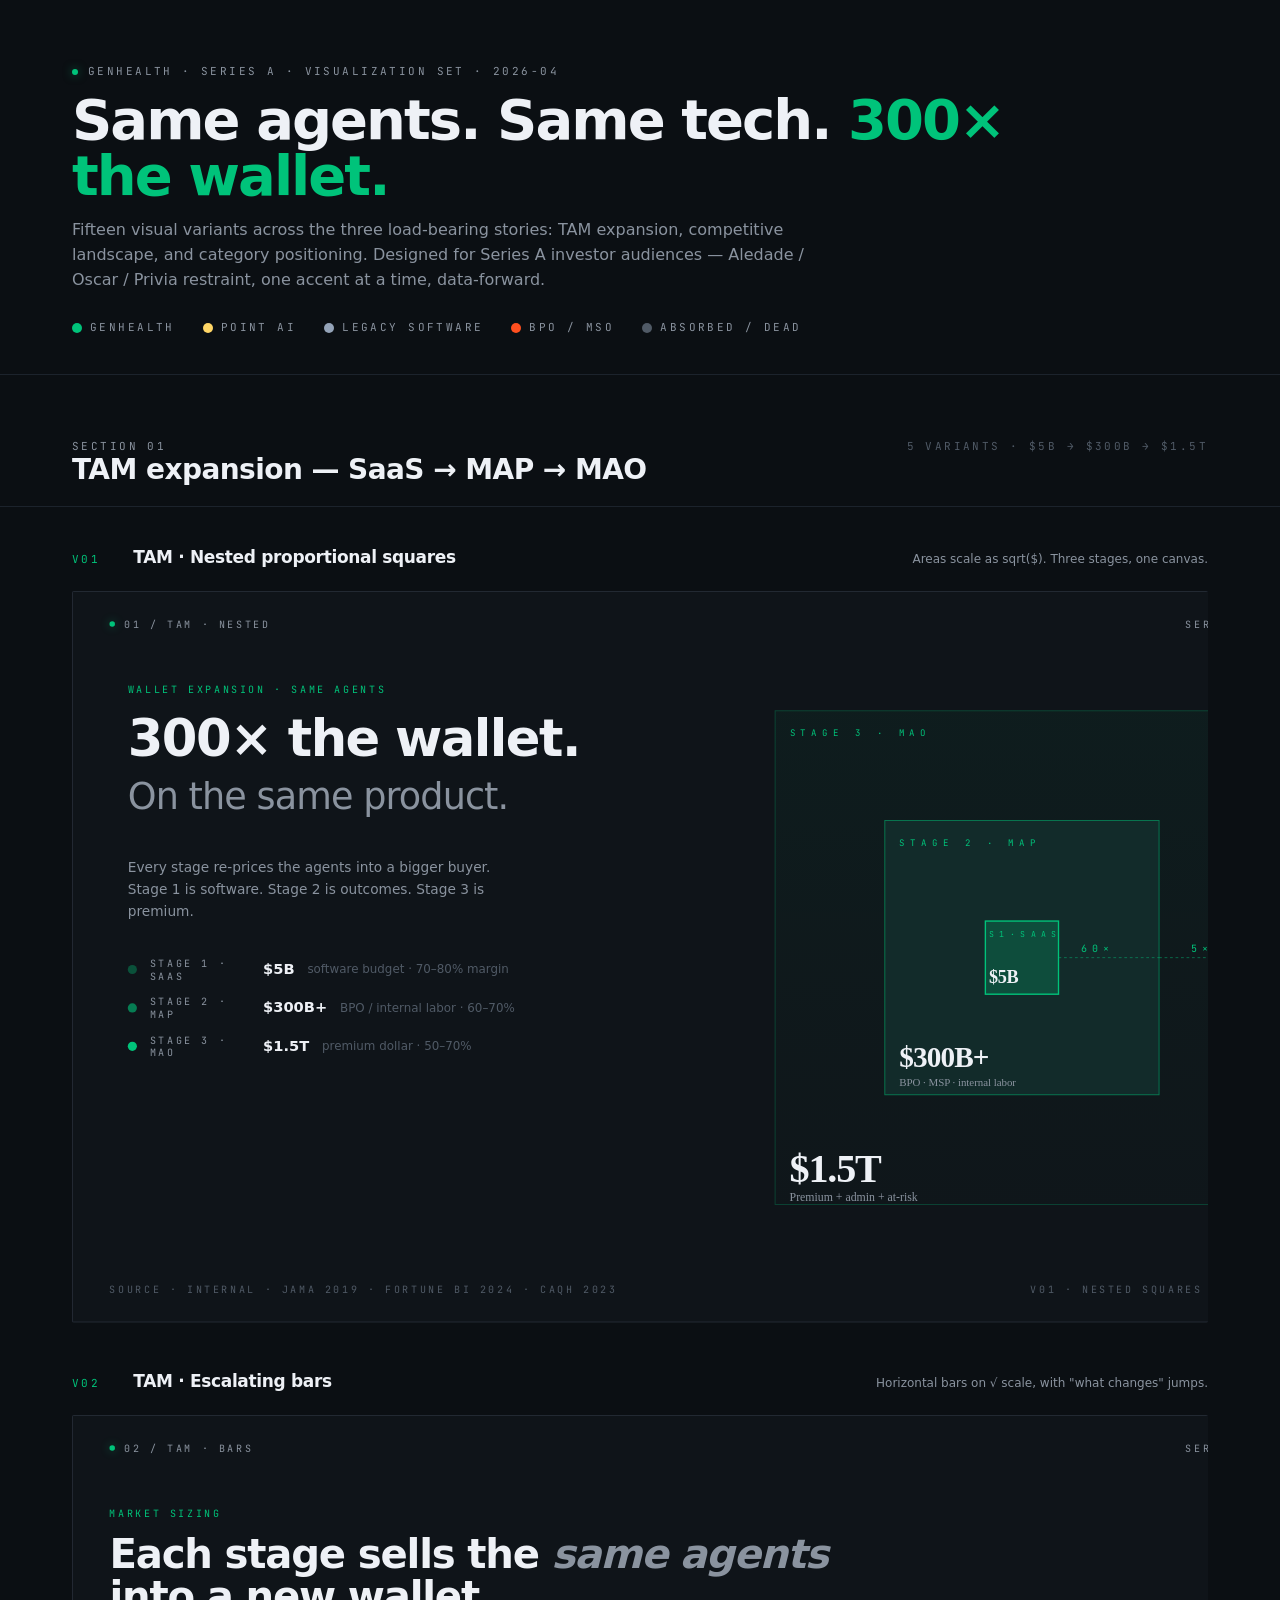
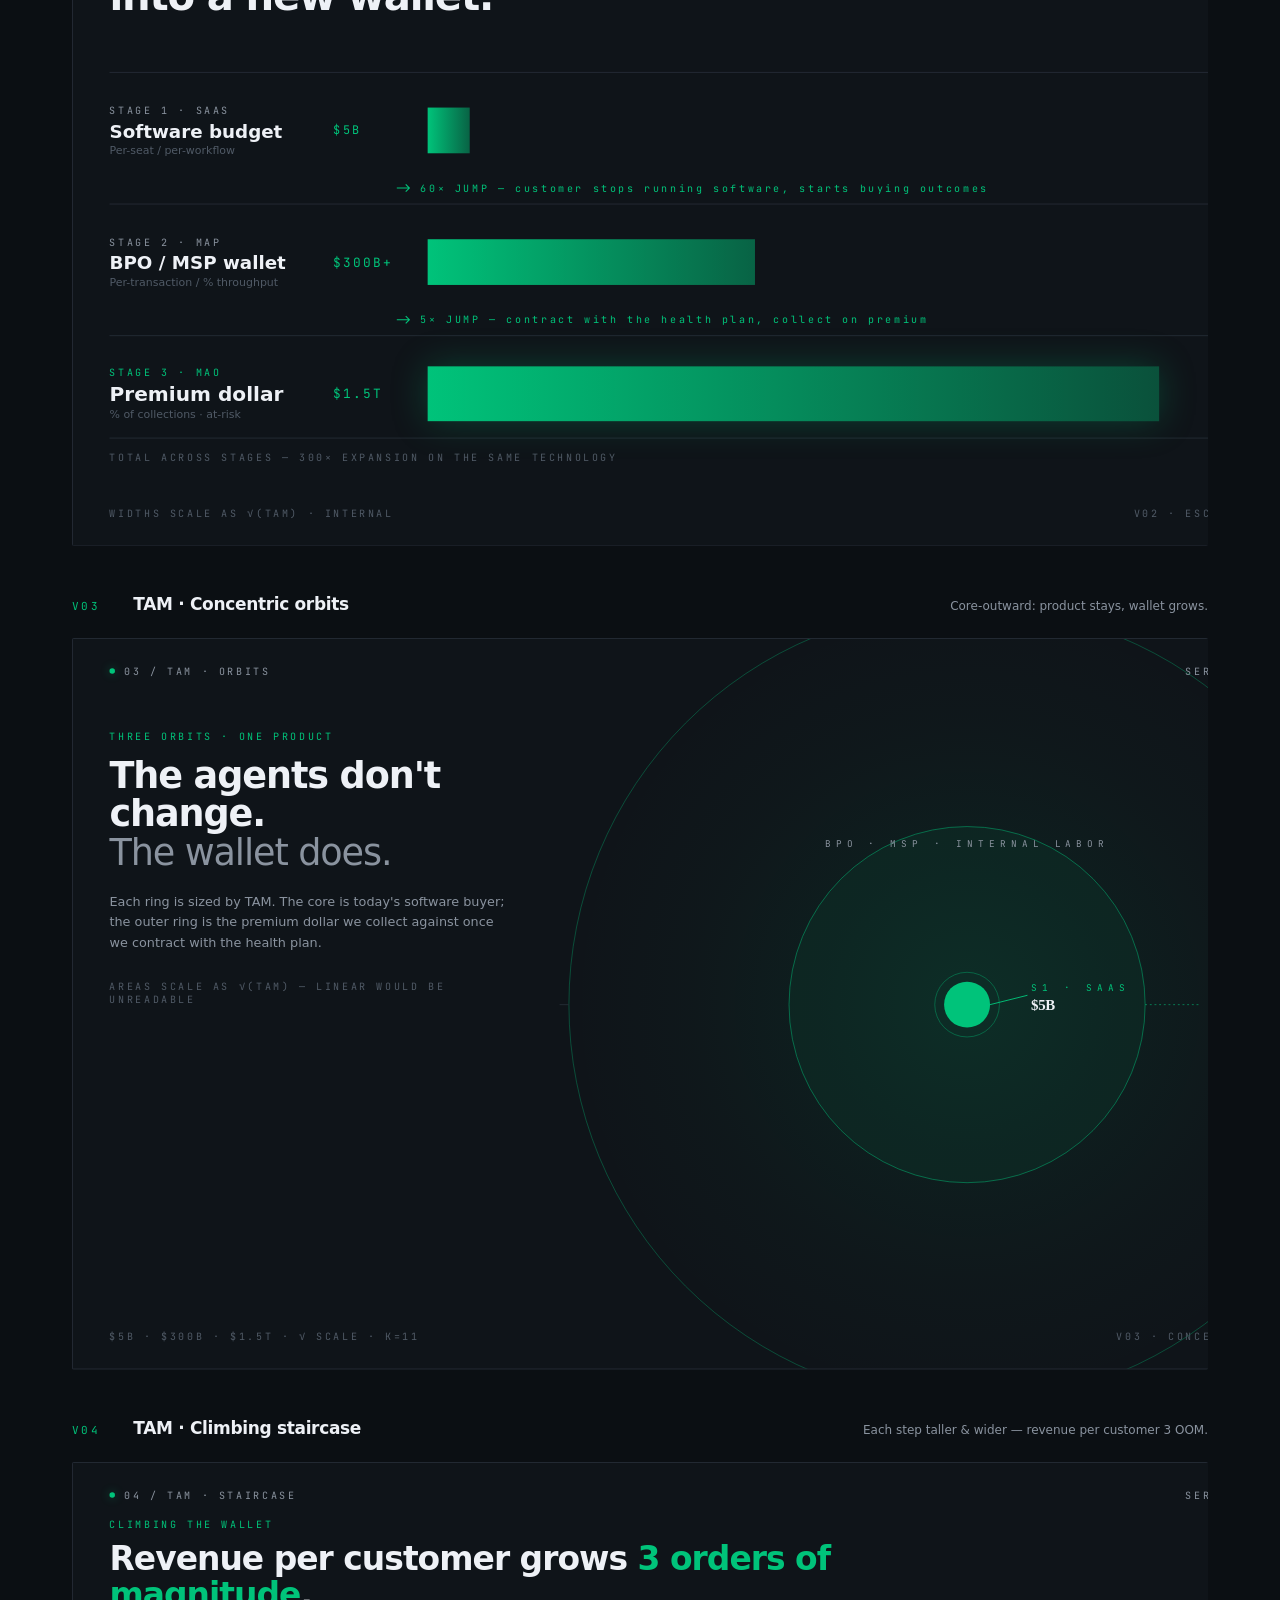
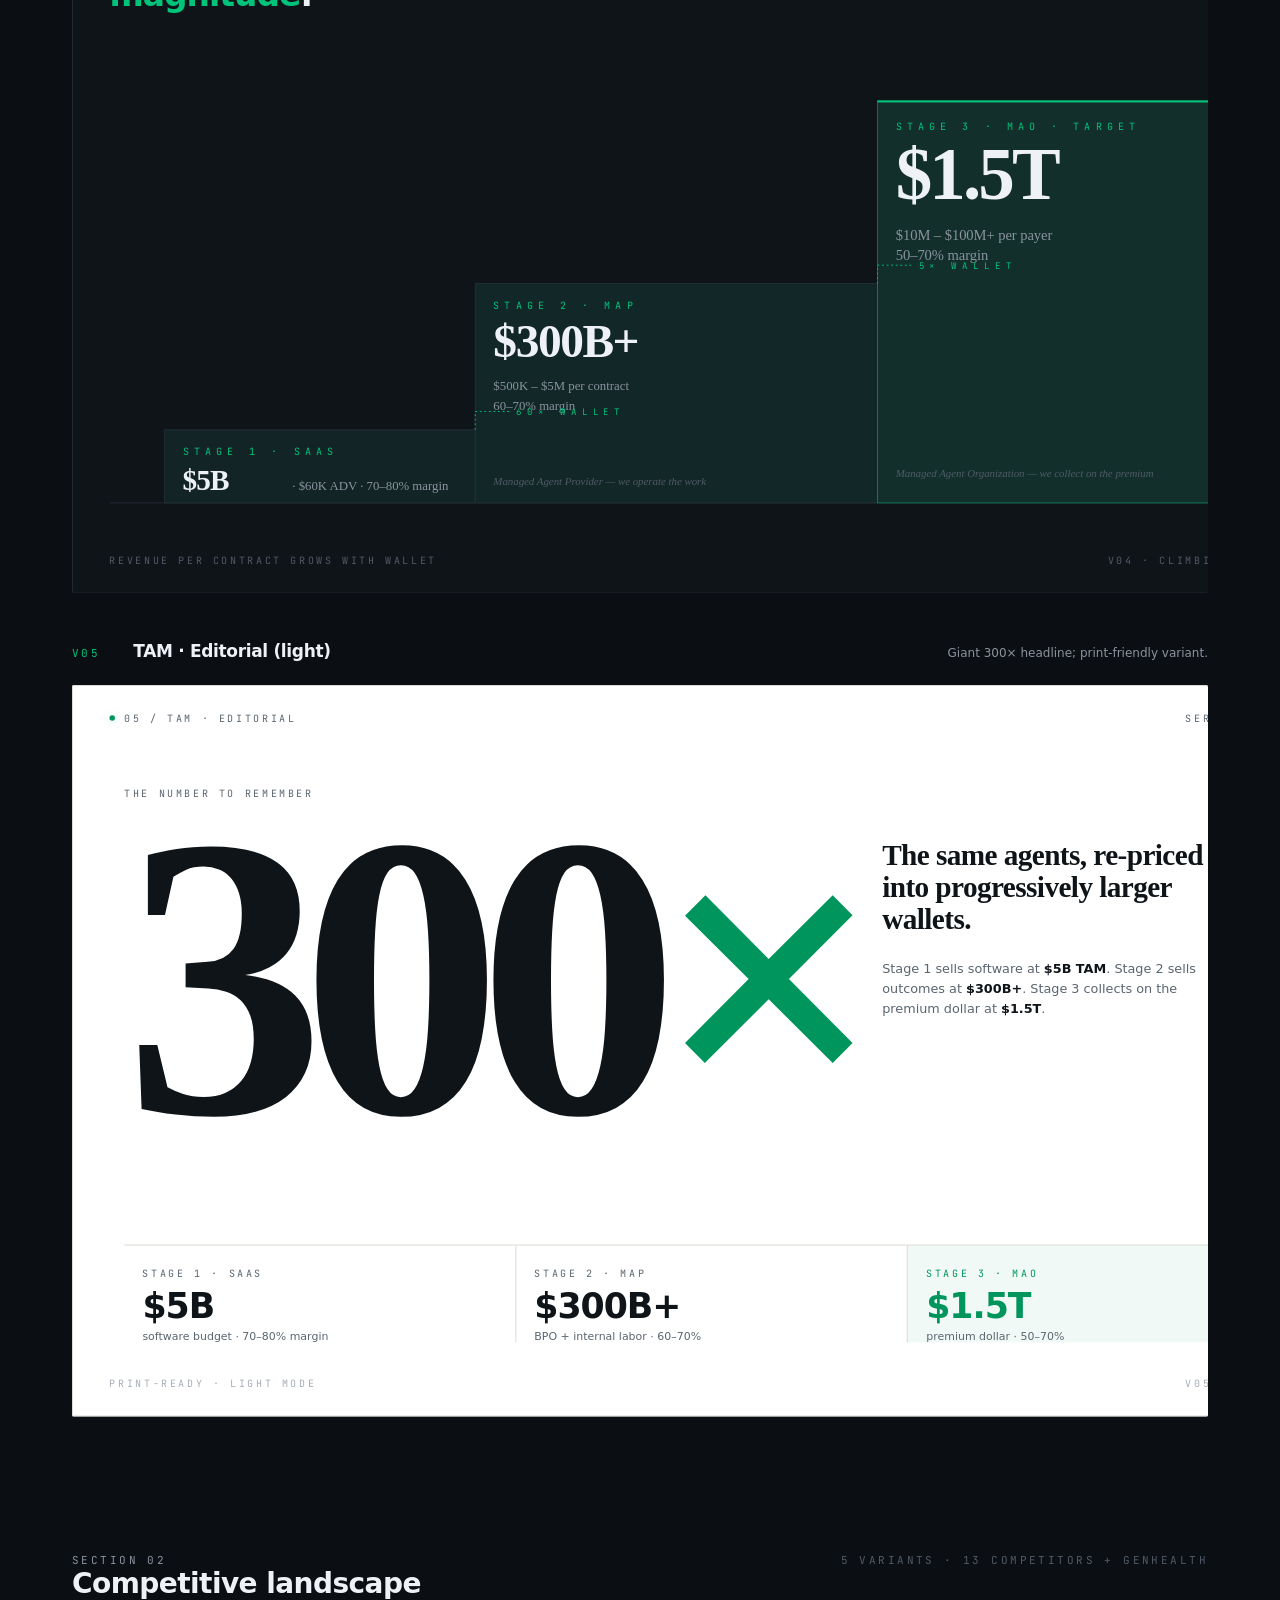
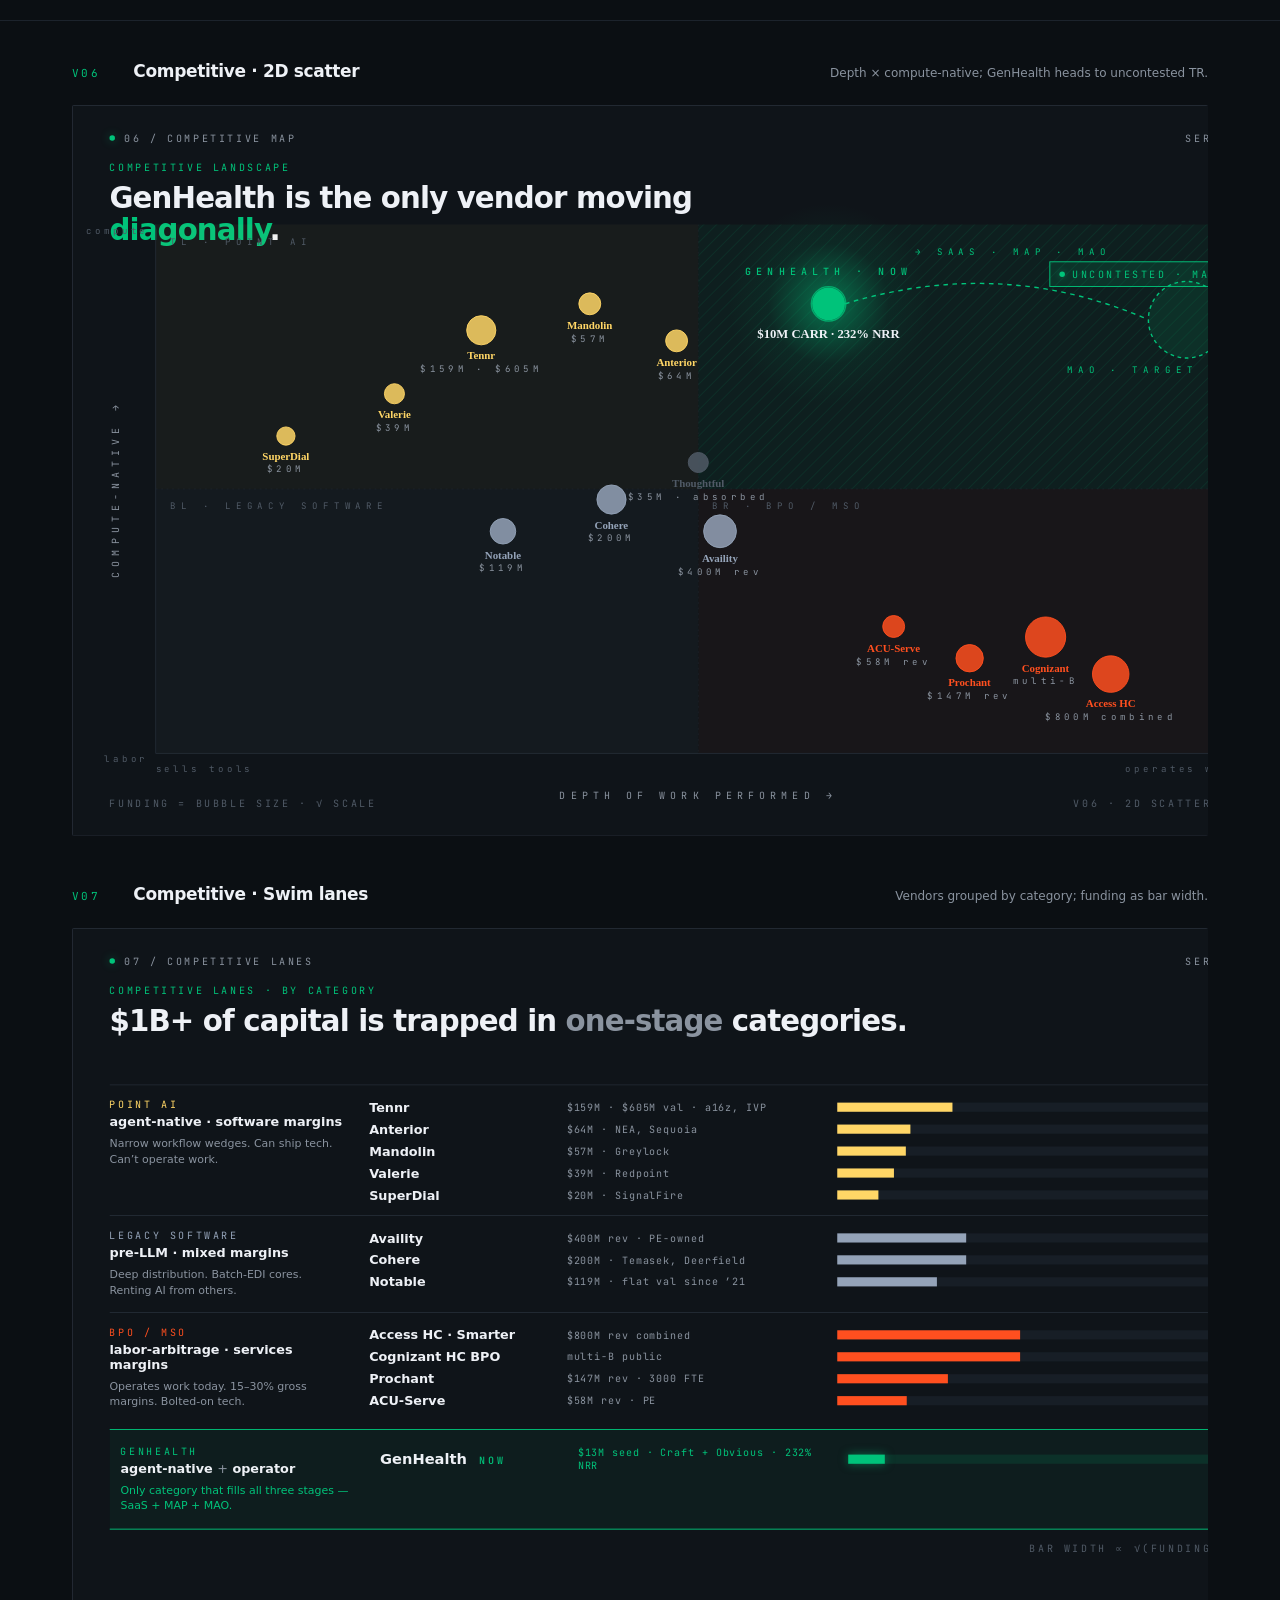
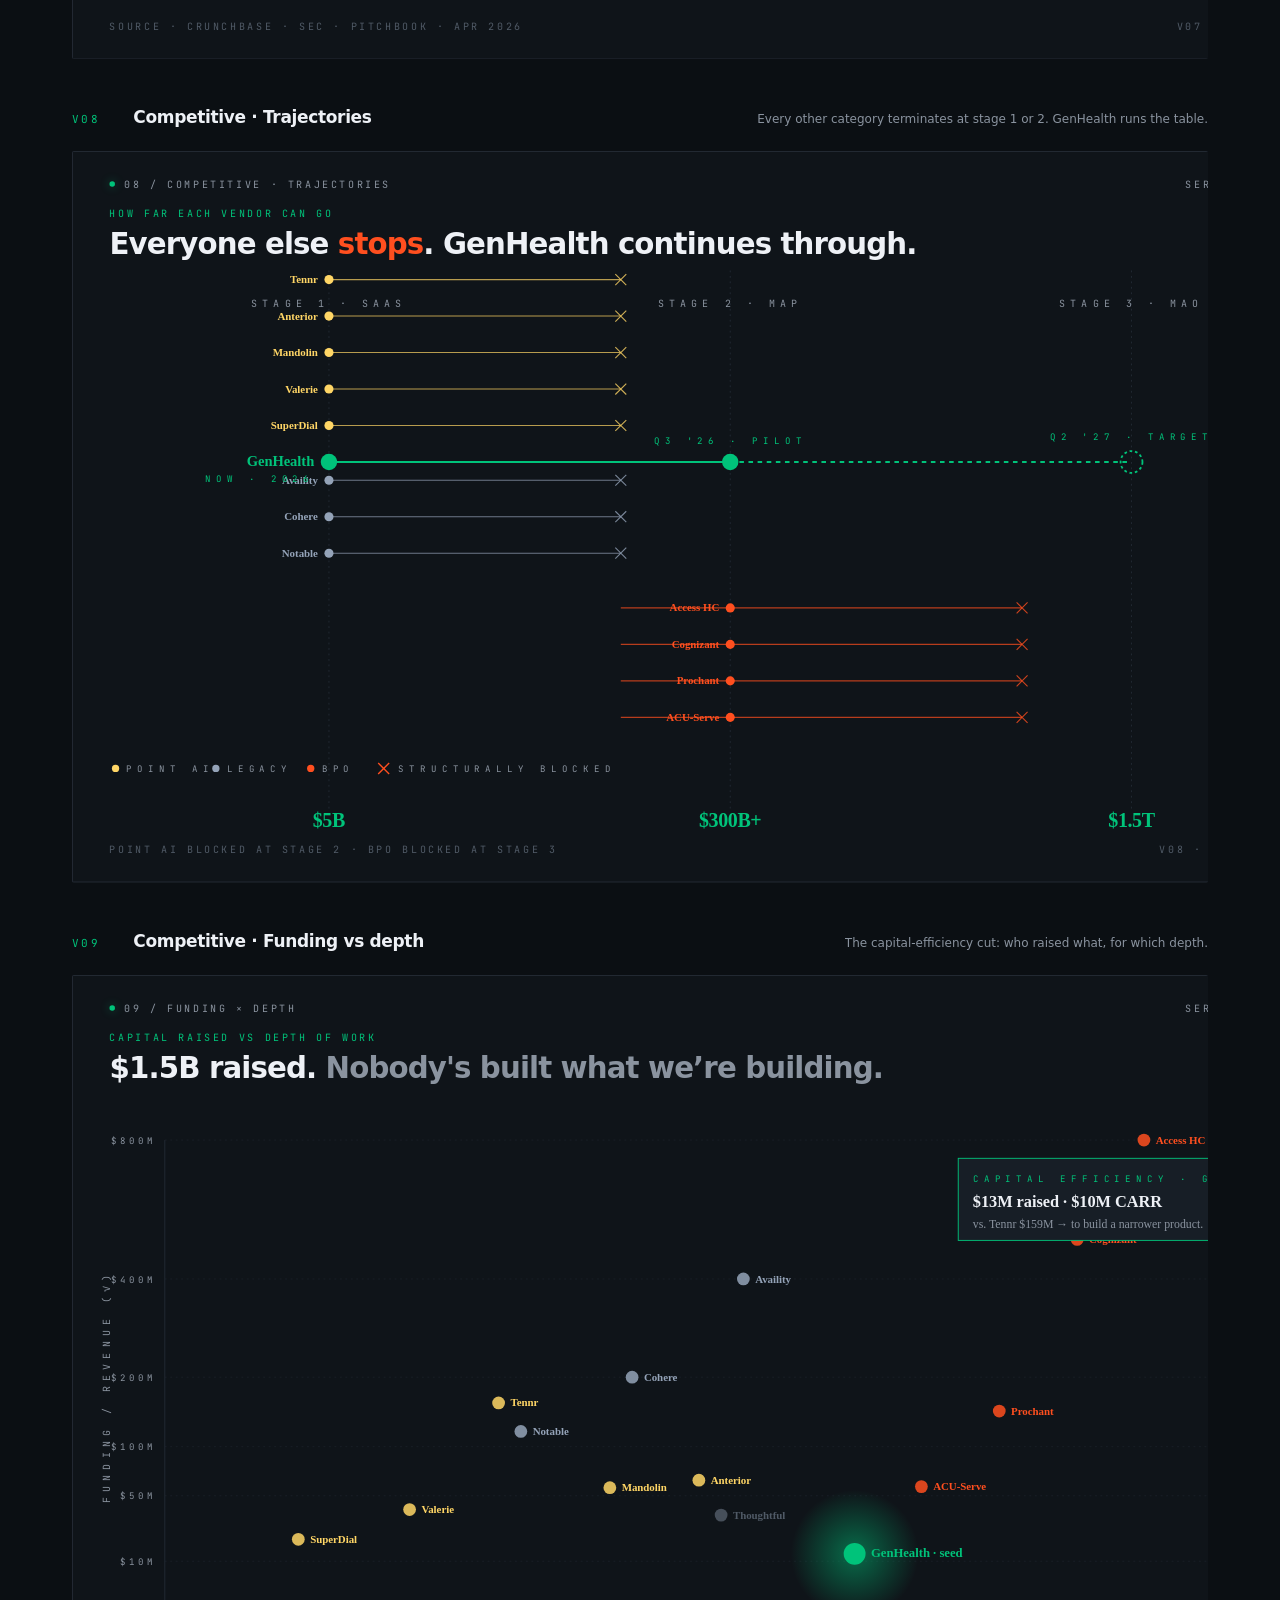
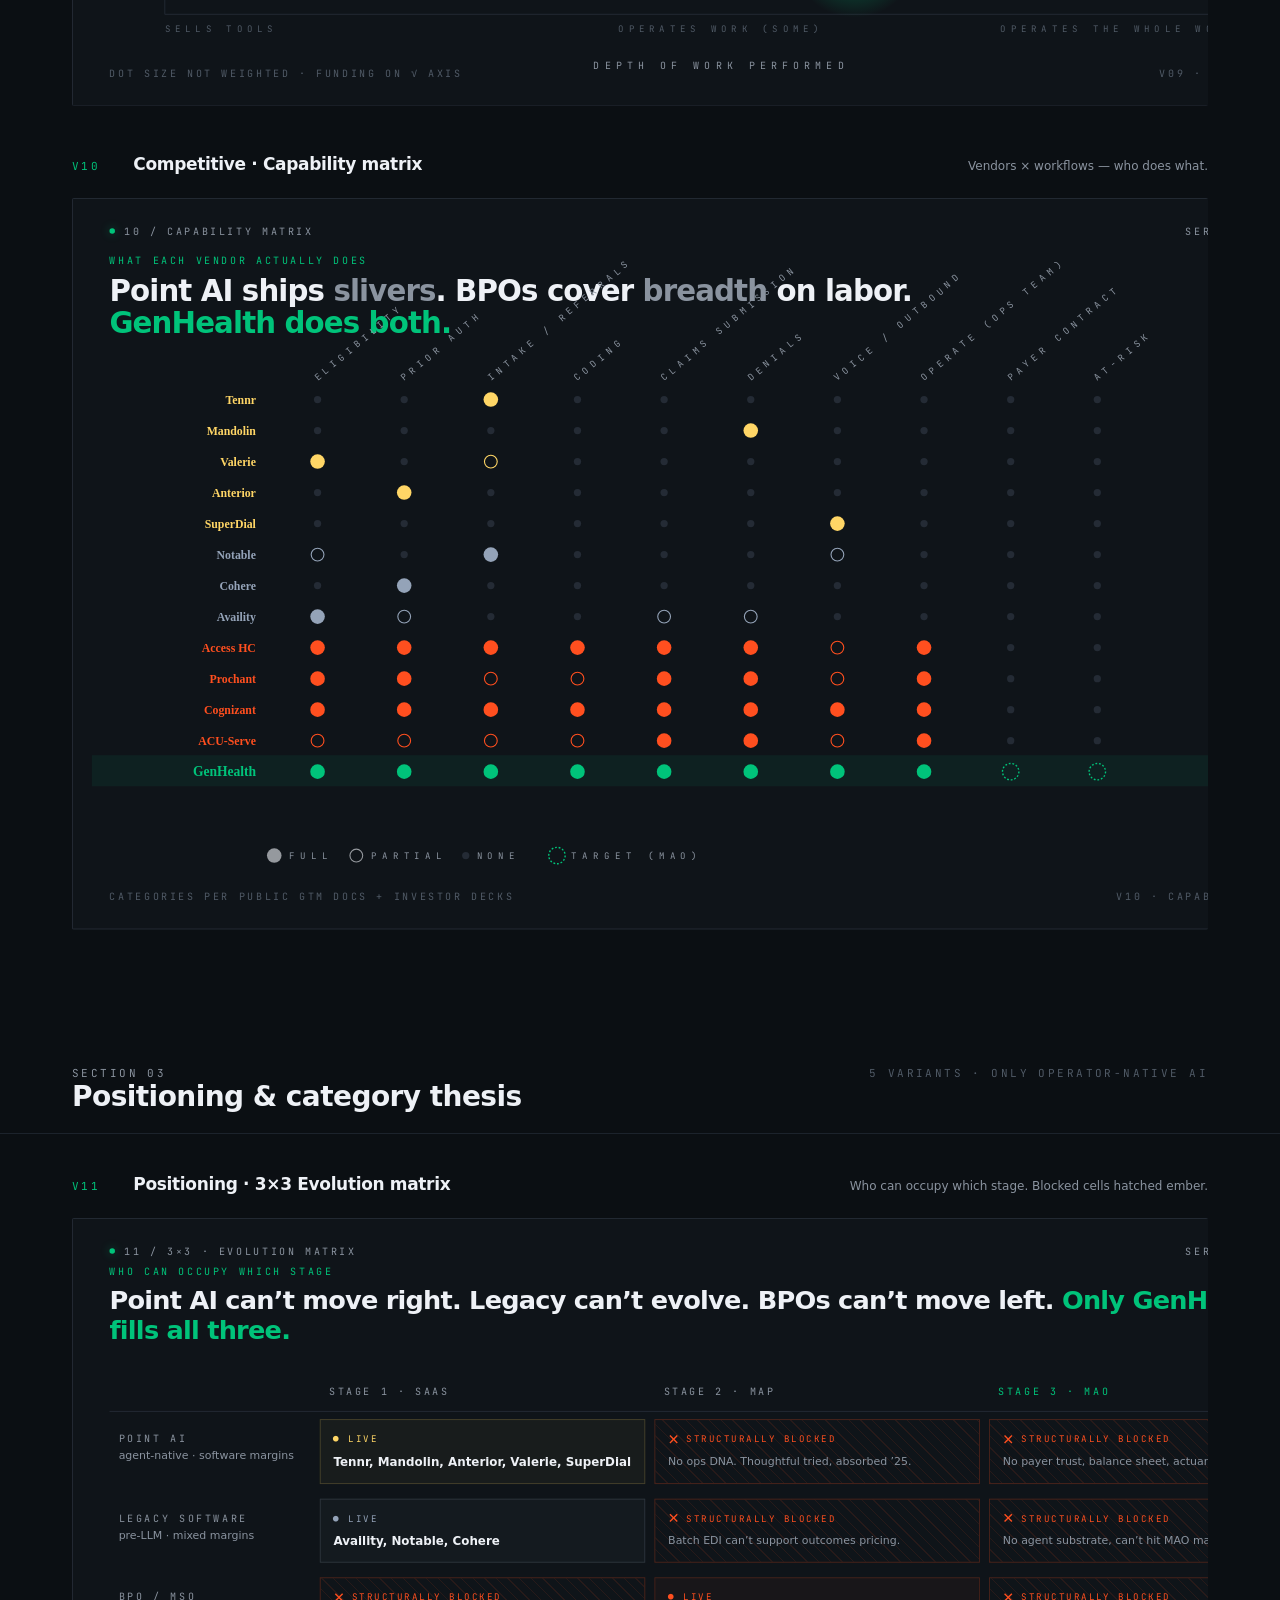
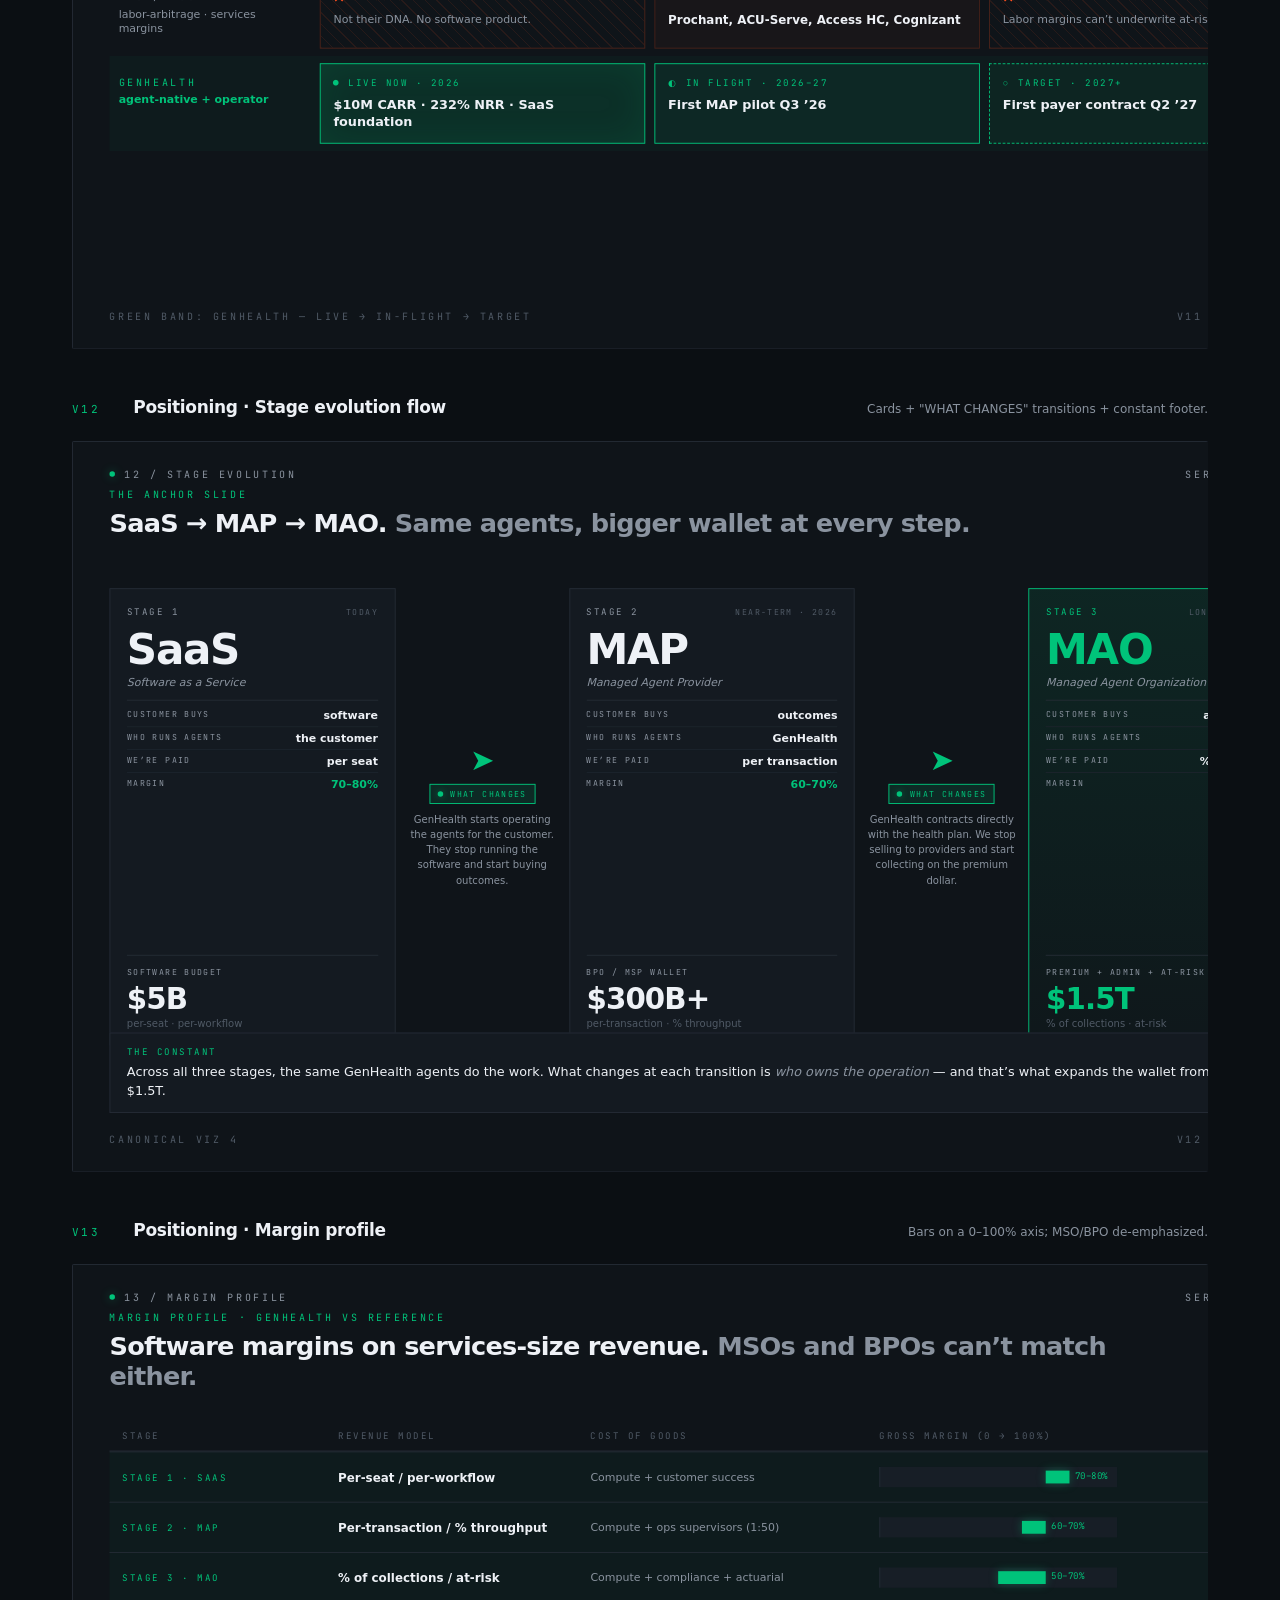
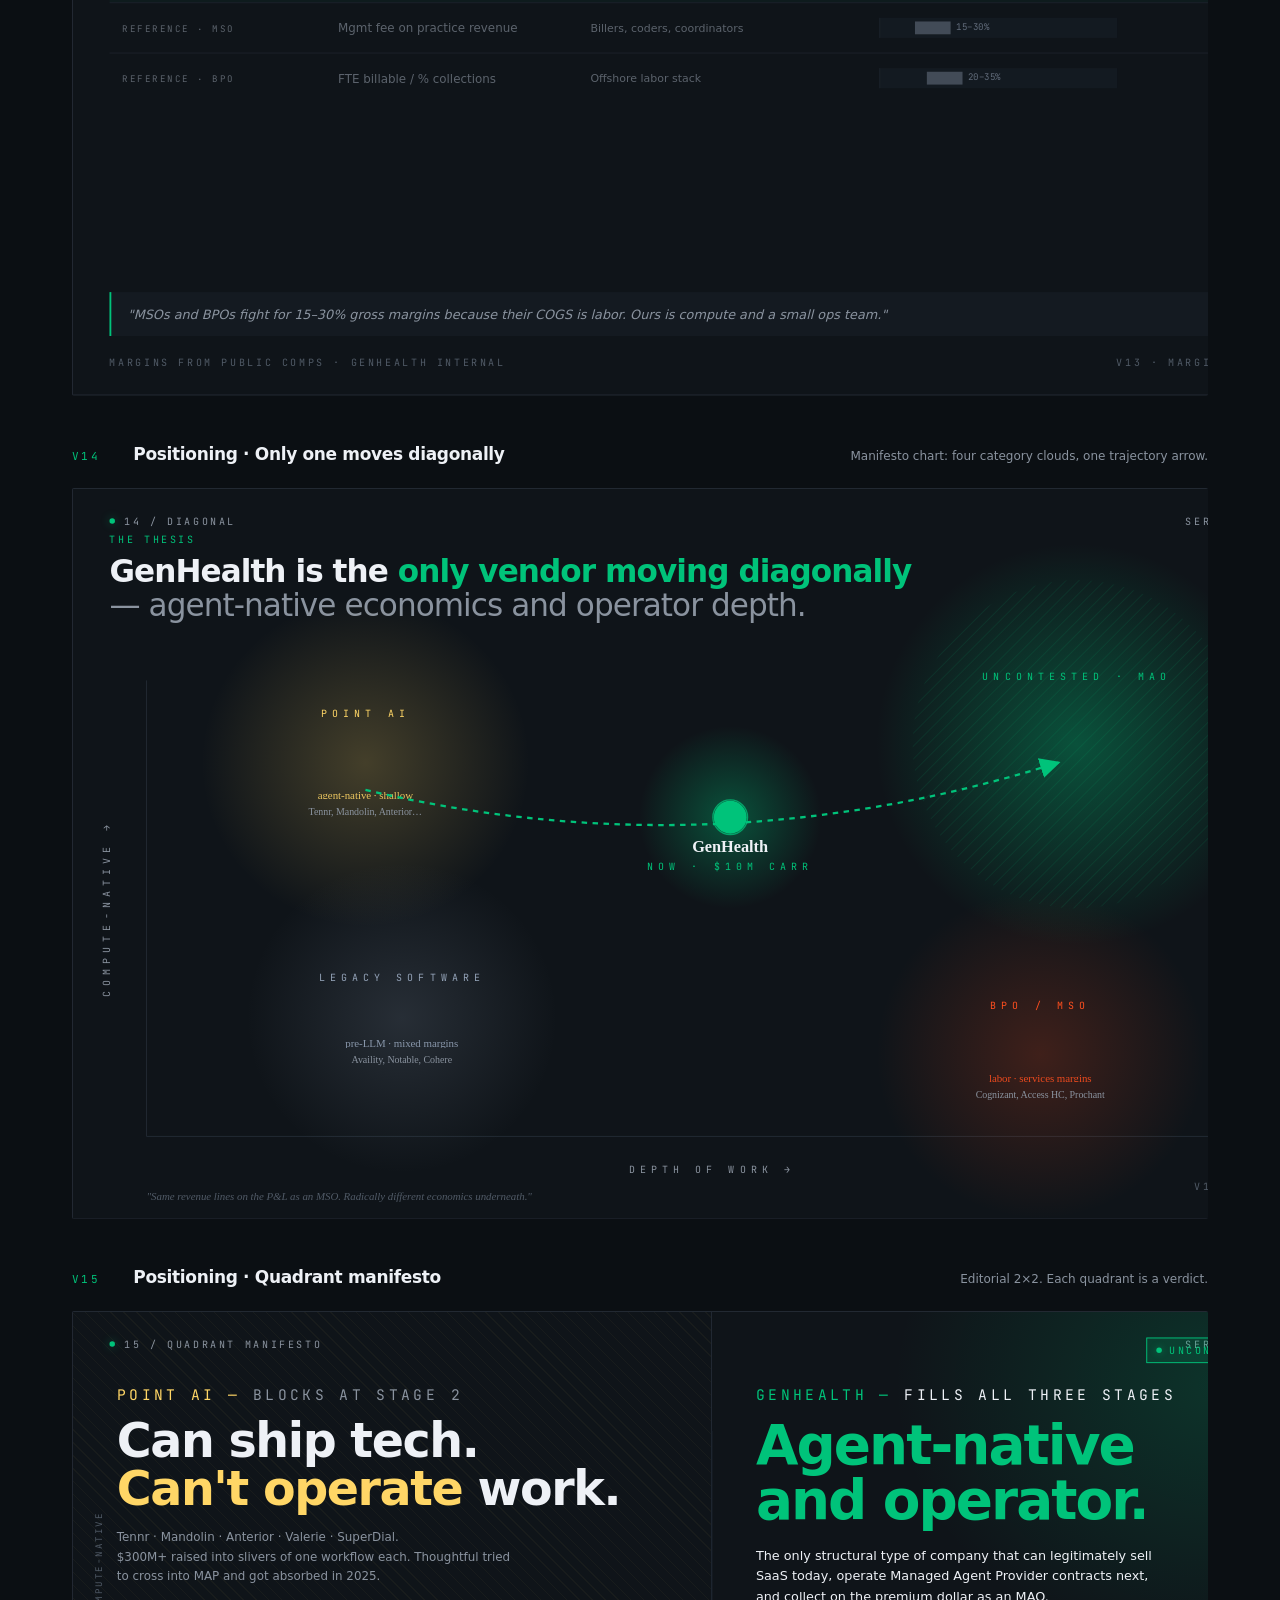
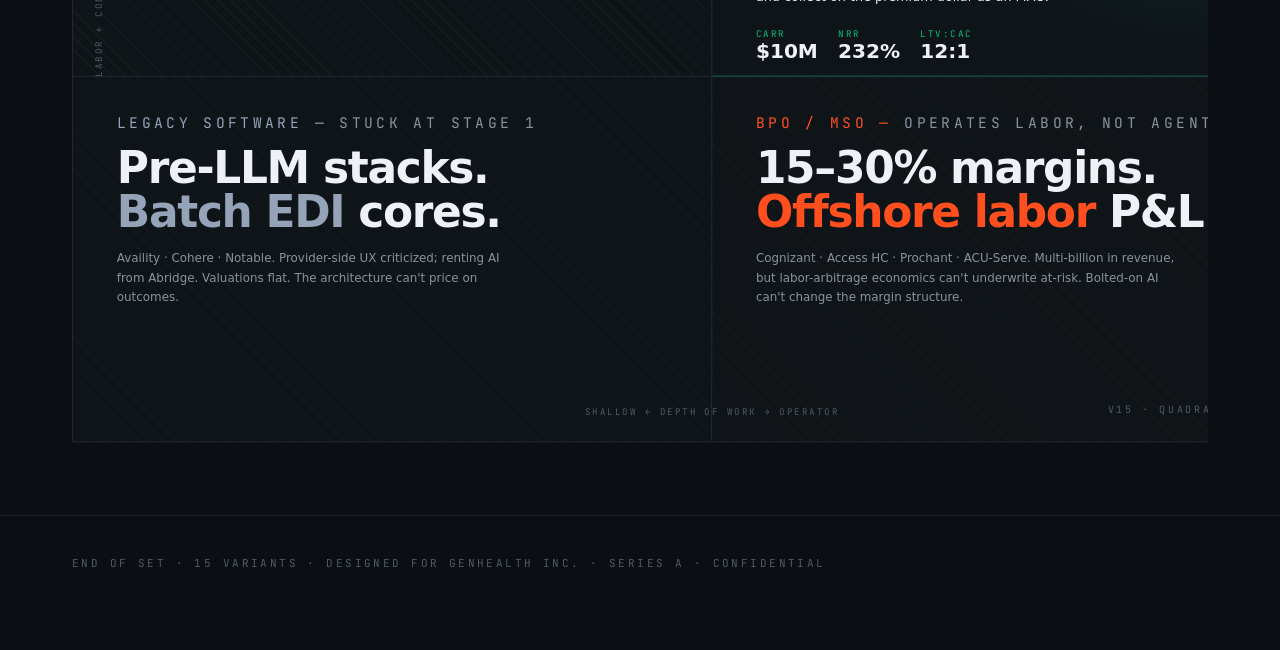
==== visuals/index.html @ 49fd9af0 "Add 15-viz gallery page (visuals/) Imports the 'Series A Test' design bundle — 15 data-viz variants " ====
<!doctype html>
<html lang="en">
<head>
<meta charset="utf-8"/>
<title>GenHealth Series A — Visualization Set</title>
<meta name="viewport" content="width=device-width, initial-scale=1"/>
<link rel="preconnect" href="https://api.fontshare.com" crossorigin>
<link rel="stylesheet" href="https://api.fontshare.com/v2/css?f[]=switzer@400,500,600,700,800&display=swap">
<link rel="preconnect" href="https://fonts.googleapis.com">
<link rel="preconnect" href="https://fonts.gstatic.com" crossorigin>
<link rel="stylesheet" href="https://fonts.googleapis.com/css2?family=JetBrains+Mono:wght@400;500;600&display=swap">
<link rel="stylesheet" href="assets/tokens.css">
<link rel="stylesheet" href="assets/gallery.css">
</head>
<body>

<header class="gallery-top">
  <div class="eyebrow"><span class="dot"></span>GenHealth · Series A · Visualization Set · 2026-04</div>
  <h1>Same agents. Same tech. <span style="color:#00c37a">300× the wallet.</span></h1>
  <p>Fifteen visual variants across the three load-bearing stories: TAM expansion, competitive landscape, and category positioning. Designed for Series A investor audiences — Aledade / Oscar / Privia restraint, one accent at a time, data-forward.</p>
  <div class="legend">
    <span><span class="sw" style="background:#00c37a"></span>GenHealth</span>
    <span><span class="sw" style="background:#ffd666"></span>Point AI</span>
    <span><span class="sw" style="background:#94a3b8"></span>Legacy software</span>
    <span><span class="sw" style="background:#ff4f1f"></span>BPO / MSO</span>
    <span><span class="sw" style="background:#505a66"></span>Absorbed / dead</span>
  </div>
</header>

<!-- TAM =================================================================== -->
<div class="section-header">
  <div>
    <div class="l">Section 01</div>
    <div class="t">TAM expansion — SaaS → MAP → MAO</div>
  </div>
  <div class="c">5 variants · $5B → $300B → $1.5T</div>
</div>
<div class="viz-wrap" id="tam-section"></div>

<!-- COMPETITORS =========================================================== -->
<div class="section-header">
  <div>
    <div class="l">Section 02</div>
    <div class="t">Competitive landscape</div>
  </div>
  <div class="c">5 variants · 13 competitors + GenHealth</div>
</div>
<div class="viz-wrap" id="comp-section"></div>

<!-- POSITIONING =========================================================== -->
<div class="section-header">
  <div>
    <div class="l">Section 03</div>
    <div class="t">Positioning & category thesis</div>
  </div>
  <div class="c">5 variants · Only operator-native AI</div>
</div>
<div class="viz-wrap" id="pos-section"></div>

<footer class="footer">
  End of set · 15 variants · Designed for GenHealth Inc. · Series A · confidential
</footer>

<!-- Viz modules, in order -->
<script src="vizzes/01-tam-nested-squares.js"></script>
<script src="vizzes/02-tam-escalating-bars.js"></script>
<script src="vizzes/03-tam-concentric-circles.js"></script>
<script src="vizzes/04-tam-staircase.js"></script>
<script src="vizzes/05-tam-editorial.js"></script>

<script src="vizzes/06-comp-scatter.js"></script>
<script src="vizzes/07-comp-swimlanes.js"></script>
<script src="vizzes/08-comp-trajectory.js"></script>
<script src="vizzes/09-comp-funding-rails.js"></script>
<script src="vizzes/10-comp-capabilities-matrix.js"></script>

<script src="vizzes/11-pos-3x3.js"></script>
<script src="vizzes/12-pos-flow.js"></script>
<script src="vizzes/13-pos-margin-table.js"></script>
<script src="vizzes/14-pos-diagonal.js"></script>
<script src="vizzes/15-pos-quadrant-manifesto.js"></script>

<script>
// Wire each viz into the gallery
(function(){
  const tam = document.getElementById('tam-section');
  const comp = document.getElementById('comp-section');
  const pos = document.getElementById('pos-section');

  function mount(target, index, name, desc, html){
    const card = document.createElement('div');
    card.className = 'viz-card';
    card.innerHTML = `
      <div class="viz-meta">
        <div><span class="ix">V${String(index).padStart(2,'0')}</span> &nbsp; <span class="name">${name}</span></div>
        <div class="desc">${desc}</div>
      </div>
      <div class="viz-scale"><div class="viz-scale-inner">${html}</div></div>
    `;
    target.appendChild(card);
  }

  // Call each viz module to get {name, desc, html}
  window.__VIZZES.forEach((v, i) => {
    const target = i < 5 ? tam : i < 10 ? comp : pos;
    mount(target, i + 1, v.name, v.desc, v.html);
  });

  // Scale the 1400px-wide vizzes to fit the viewport width
  function scale(){
    const containerW = document.querySelector('.viz-wrap').clientWidth;
    const s = Math.min(1, containerW / 1400);
    document.querySelectorAll('.viz-scale').forEach(wrap => {
      const inner = wrap.firstElementChild;
      inner.style.transformOrigin = 'top left';
      inner.style.transform = `scale(${s})`;
      // lock height after transform to avoid gap
      wrap.style.height = (800 * s) + 'px';
      inner.style.width = '1400px';
    });
  }
  scale();
  window.addEventListener('resize', scale);

  // Fire animations when each viz enters view
  const io = new IntersectionObserver((entries) => {
    entries.forEach(e => {
      if (e.isIntersecting) e.target.classList.add('in-view');
    });
  }, { threshold: 0.15 });
  document.querySelectorAll('.viz').forEach(el => io.observe(el));
})();
</script>

</body>
</html>
---- visuals/assets/tokens.css ----
/* GenHealth Series A — shared tokens */
:root {
  --bg: #0f1419;
  --bg-elev: #141a21;
  --panel: #171e26;
  --rule: #242b35;
  --rule-soft: #1c232c;

  --text: #eef1f6;
  --text-dim: #8a939f;
  --text-faint: #505a66;

  --green: #00c37a;
  --green-soft: rgba(0, 195, 122, 0.12);
  --green-mid: rgba(0, 195, 122, 0.32);
  --green-glow: rgba(0, 195, 122, 0.45);

  --amber: #ffd666;     /* Point AI */
  --slate: #94a3b8;     /* Legacy */
  --ember: #ff4f1f;     /* BPO/MSO */
  --dead:  #505a66;     /* Absorbed */
  --warn:  #d97b3b;

  --mono: "JetBrains Mono", ui-monospace, Menlo, monospace;
  --sans: "Switzer", "Inter", system-ui, sans-serif;

  --eyebrow-ls: 0.22em;
}

/* Light variants override a handful */
.light {
  --bg: #f4f4f0;
  --bg-elev: #ffffff;
  --panel: #ffffff;
  --rule: #d8d8d0;
  --rule-soft: #e7e7df;
  --text: #0f1419;
  --text-dim: #5a6570;
  --text-faint: #a6adb5;
  --green: #00955d;
  --green-soft: rgba(0, 149, 93, 0.10);
  --green-mid: rgba(0, 149, 93, 0.26);
  --green-glow: rgba(0, 149, 93, 0.28);
}

* { box-sizing: border-box; }
html, body { margin: 0; padding: 0; background: #0b0f13; color: var(--text); font-family: var(--sans); }

.mono { font-family: var(--mono); letter-spacing: var(--eyebrow-ls); text-transform: uppercase; }
.eyebrow { font-family: var(--mono); font-size: 11px; letter-spacing: var(--eyebrow-ls); text-transform: uppercase; color: var(--text-dim); }
.hair { height: 1px; background: var(--rule); width: 100%; }

/* Viz frame — each card is a 1400×800 canvas */
.viz {
  position: relative;
  width: 1400px;
  height: 800px;
  background: var(--bg);
  color: var(--text);
  overflow: hidden;
  border: 1px solid var(--rule);
  font-family: var(--sans);
}
.viz.light { background: var(--bg-elev); }

/* Folio chrome */
.folio-tl, .folio-tr {
  position: absolute; top: 28px;
  font-family: var(--mono); font-size: 11px; letter-spacing: var(--eyebrow-ls);
  text-transform: uppercase; color: var(--text-dim);
  display: flex; align-items: center; gap: 10px;
}
.folio-tl { left: 40px; }
.folio-tr { right: 40px; }
.folio-tl .dot { width: 6px; height: 6px; border-radius: 50%; background: var(--green); box-shadow: 0 0 10px var(--green-glow); }

.folio-br {
  position: absolute; right: 40px; bottom: 28px;
  font-family: var(--mono); font-size: 11px; letter-spacing: var(--eyebrow-ls);
  color: var(--text-faint); text-transform: uppercase;
}
.folio-bl {
  position: absolute; left: 40px; bottom: 28px;
  font-family: var(--mono); font-size: 11px; letter-spacing: var(--eyebrow-ls);
  color: var(--text-faint); text-transform: uppercase;
}

/* Title/subtitle helpers */
.viz h1 {
  font-family: var(--sans); font-weight: 700; letter-spacing: -0.03em;
  margin: 0; line-height: 1.02;
}
.viz h2, .viz h3 { font-family: var(--sans); font-weight: 600; letter-spacing: -0.02em; margin: 0; }
.viz p { margin: 0; }

/* Utility stamp */
.stamp {
  display: inline-flex; align-items: center; gap: 8px;
  padding: 6px 10px; border: 1px solid var(--green); color: var(--green);
  font-family: var(--mono); font-size: 11px; letter-spacing: var(--eyebrow-ls);
  text-transform: uppercase; background: var(--green-soft);
}
.stamp .d { width: 6px; height: 6px; border-radius: 50%; background: var(--green); box-shadow: 0 0 8px var(--green-glow); }

/* Draw-in */
@keyframes fadeIn { from { opacity: 0; transform: translateY(6px); } to { opacity: 1; transform: none; } }
@keyframes drawGrow { from { transform: scaleY(0); } to { transform: scaleY(1); } }
@keyframes drawGrowX { from { transform: scaleX(0); } to { transform: scaleX(1); } }
@keyframes dashDraw { from { stroke-dashoffset: 800; } to { stroke-dashoffset: 0; } }
@keyframes pulseRing {
  0% { transform: scale(1); opacity: 0.8; }
  100% { transform: scale(2.6); opacity: 0; }
}

.in-view .fade-in { animation: fadeIn 0.7s both; }
.in-view .fade-in.d1 { animation-delay: 0.1s; }
.in-view .fade-in.d2 { animation-delay: 0.25s; }
.in-view .fade-in.d3 { animation-delay: 0.4s; }
.in-view .fade-in.d4 { animation-delay: 0.55s; }
.in-view .fade-in.d5 { animation-delay: 0.7s; }

/* Hatching patterns used across vizzes */
.bg-hatch-green { background-image: repeating-linear-gradient(45deg, var(--green-soft) 0 2px, transparent 2px 10px); }
.bg-hatch-ember { background-image: repeating-linear-gradient(45deg, rgba(255, 79, 31, 0.10) 0 2px, transparent 2px 10px); }
.bg-hatch-slate { background-image: repeating-linear-gradient(45deg, rgba(148, 163, 184, 0.08) 0 2px, transparent 2px 10px); }
---- visuals/assets/gallery.css ----
/* Gallery shell */
body {
  background: #0b0f13;
  color: #eef1f6;
  font-family: "Switzer", "Inter", system-ui, sans-serif;
}

.gallery-top {
  padding: 64px 72px 40px;
  border-bottom: 1px solid #1c232c;
}

.gallery-top .eyebrow {
  font-family: "JetBrains Mono", ui-monospace, Menlo, monospace;
  font-size: 11px; letter-spacing: 0.22em; text-transform: uppercase;
  color: #8a939f;
}
.gallery-top .eyebrow .dot {
  display: inline-block; width: 6px; height: 6px; border-radius: 50%;
  background: #00c37a; margin-right: 10px;
  box-shadow: 0 0 10px rgba(0,195,122,0.5);
  vertical-align: middle;
}

.gallery-top h1 {
  font-weight: 700; letter-spacing: -0.035em; font-size: 56px;
  margin: 14px 0 14px; line-height: 1.0; max-width: 1000px;
}
.gallery-top p {
  color: #8a939f; font-size: 16px; line-height: 1.55; max-width: 760px; margin: 0;
}

.gallery-top .legend {
  display: flex; gap: 28px; margin-top: 28px; flex-wrap: wrap;
  font-family: "JetBrains Mono", ui-monospace, Menlo, monospace;
  font-size: 11px; letter-spacing: 0.22em; text-transform: uppercase;
  color: #8a939f;
}
.gallery-top .legend .sw { display: inline-block; width: 10px; height: 10px; border-radius: 50%; margin-right: 8px; vertical-align: middle; }

.section-header {
  padding: 64px 72px 20px;
  display: flex; align-items: baseline; justify-content: space-between;
  border-bottom: 1px solid #1c232c;
  margin-bottom: 40px;
}
.section-header .l {
  font-family: "JetBrains Mono", ui-monospace, Menlo, monospace;
  font-size: 11px; letter-spacing: 0.22em; text-transform: uppercase;
  color: #8a939f;
}
.section-header .t {
  font-weight: 600; letter-spacing: -0.02em; font-size: 28px;
}
.section-header .c {
  font-family: "JetBrains Mono", ui-monospace, Menlo, monospace;
  font-size: 11px; letter-spacing: 0.22em; color: #505a66;
  text-transform: uppercase;
}

.viz-wrap {
  padding: 0 72px 72px;
  display: flex; flex-direction: column; gap: 48px;
}
.viz-meta {
  display: flex; align-items: baseline; justify-content: space-between; margin-bottom: 14px;
  gap: 16px;
  min-height: 30px;
  flex-wrap: nowrap;
}
.viz-meta > div:first-child {
  flex: 1 1 auto; min-width: 0;
  display: flex; align-items: baseline; gap: 14px;
  white-space: nowrap; overflow: hidden;
}
.viz-meta .ix {
  font-family: "JetBrains Mono", ui-monospace, Menlo, monospace;
  font-size: 11px; letter-spacing: 0.22em; color: #00c37a; text-transform: uppercase;
  white-space: nowrap; flex: 0 0 auto;
}
.viz-meta .name {
  font-weight: 600; letter-spacing: -0.02em; font-size: 17px; color: #eef1f6;
  white-space: nowrap; overflow: hidden; text-overflow: ellipsis;
  flex: 1 1 auto; min-width: 0;
}
.viz-meta .desc {
  color: #8a939f; font-size: 12px;
  white-space: nowrap; flex: 0 0 auto;
  overflow: hidden; text-overflow: ellipsis; max-width: 42%;
}

.viz-card {
  display: flex; flex-direction: column;
}
.viz-scale {
  width: 100%; overflow: hidden; border-radius: 2px;
}
.viz-scale .viz {
  transform-origin: top left;
}

.footer {
  padding: 40px 72px 80px; color: #505a66;
  font-family: "JetBrains Mono", ui-monospace, Menlo, monospace;
  font-size: 11px; letter-spacing: 0.22em; text-transform: uppercase;
  border-top: 1px solid #1c232c;
}
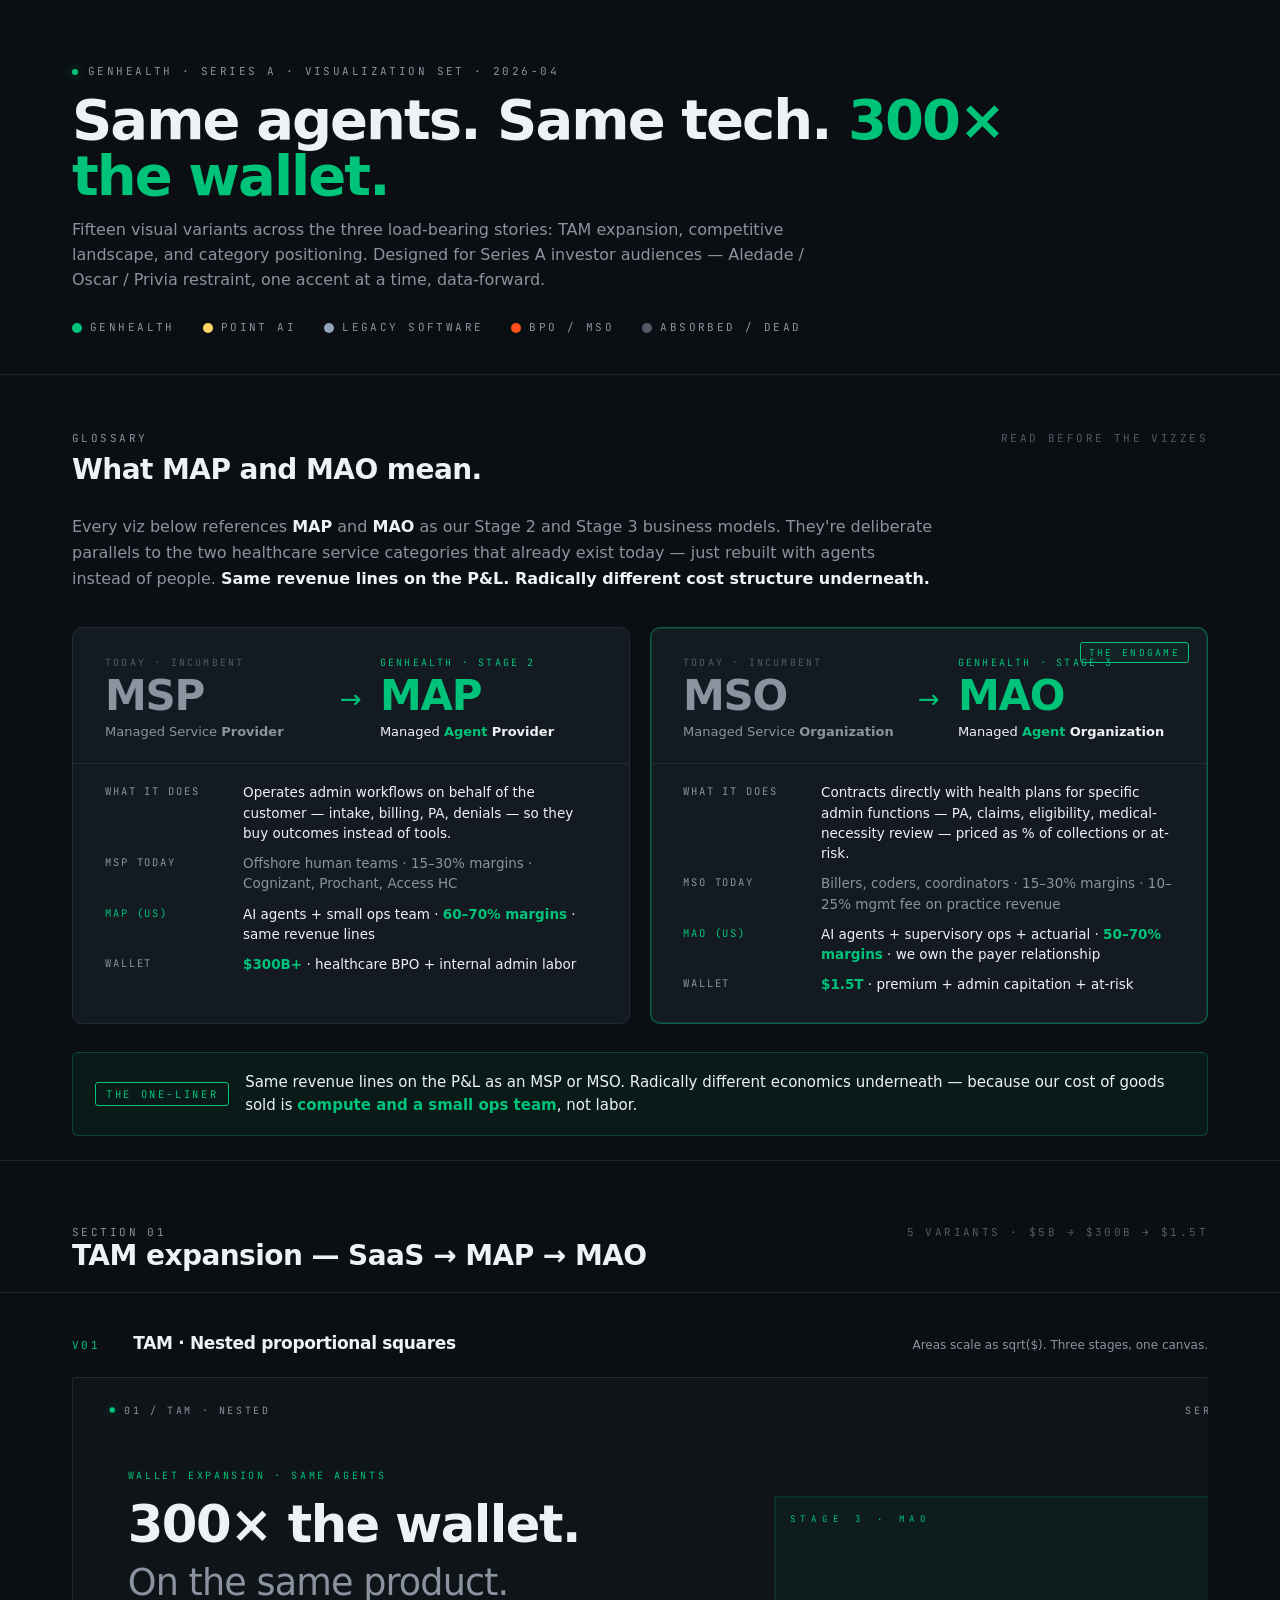
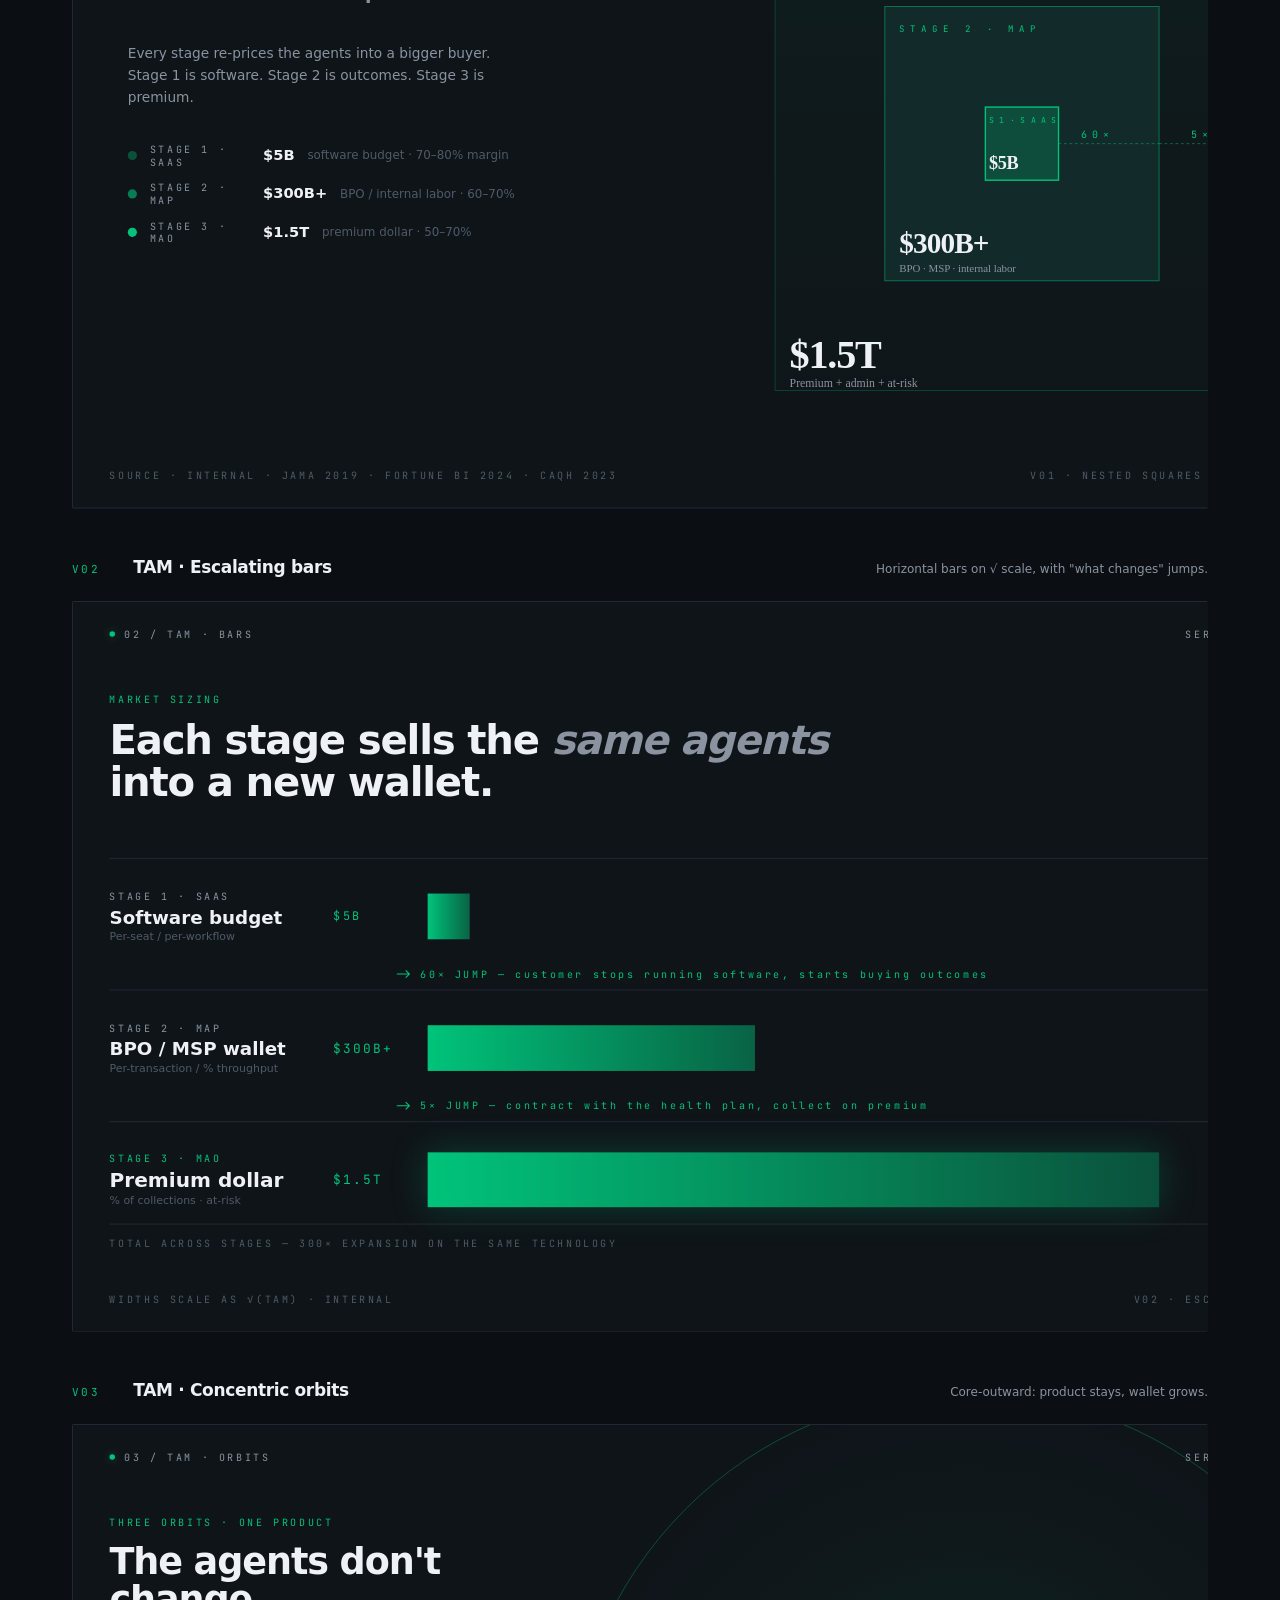
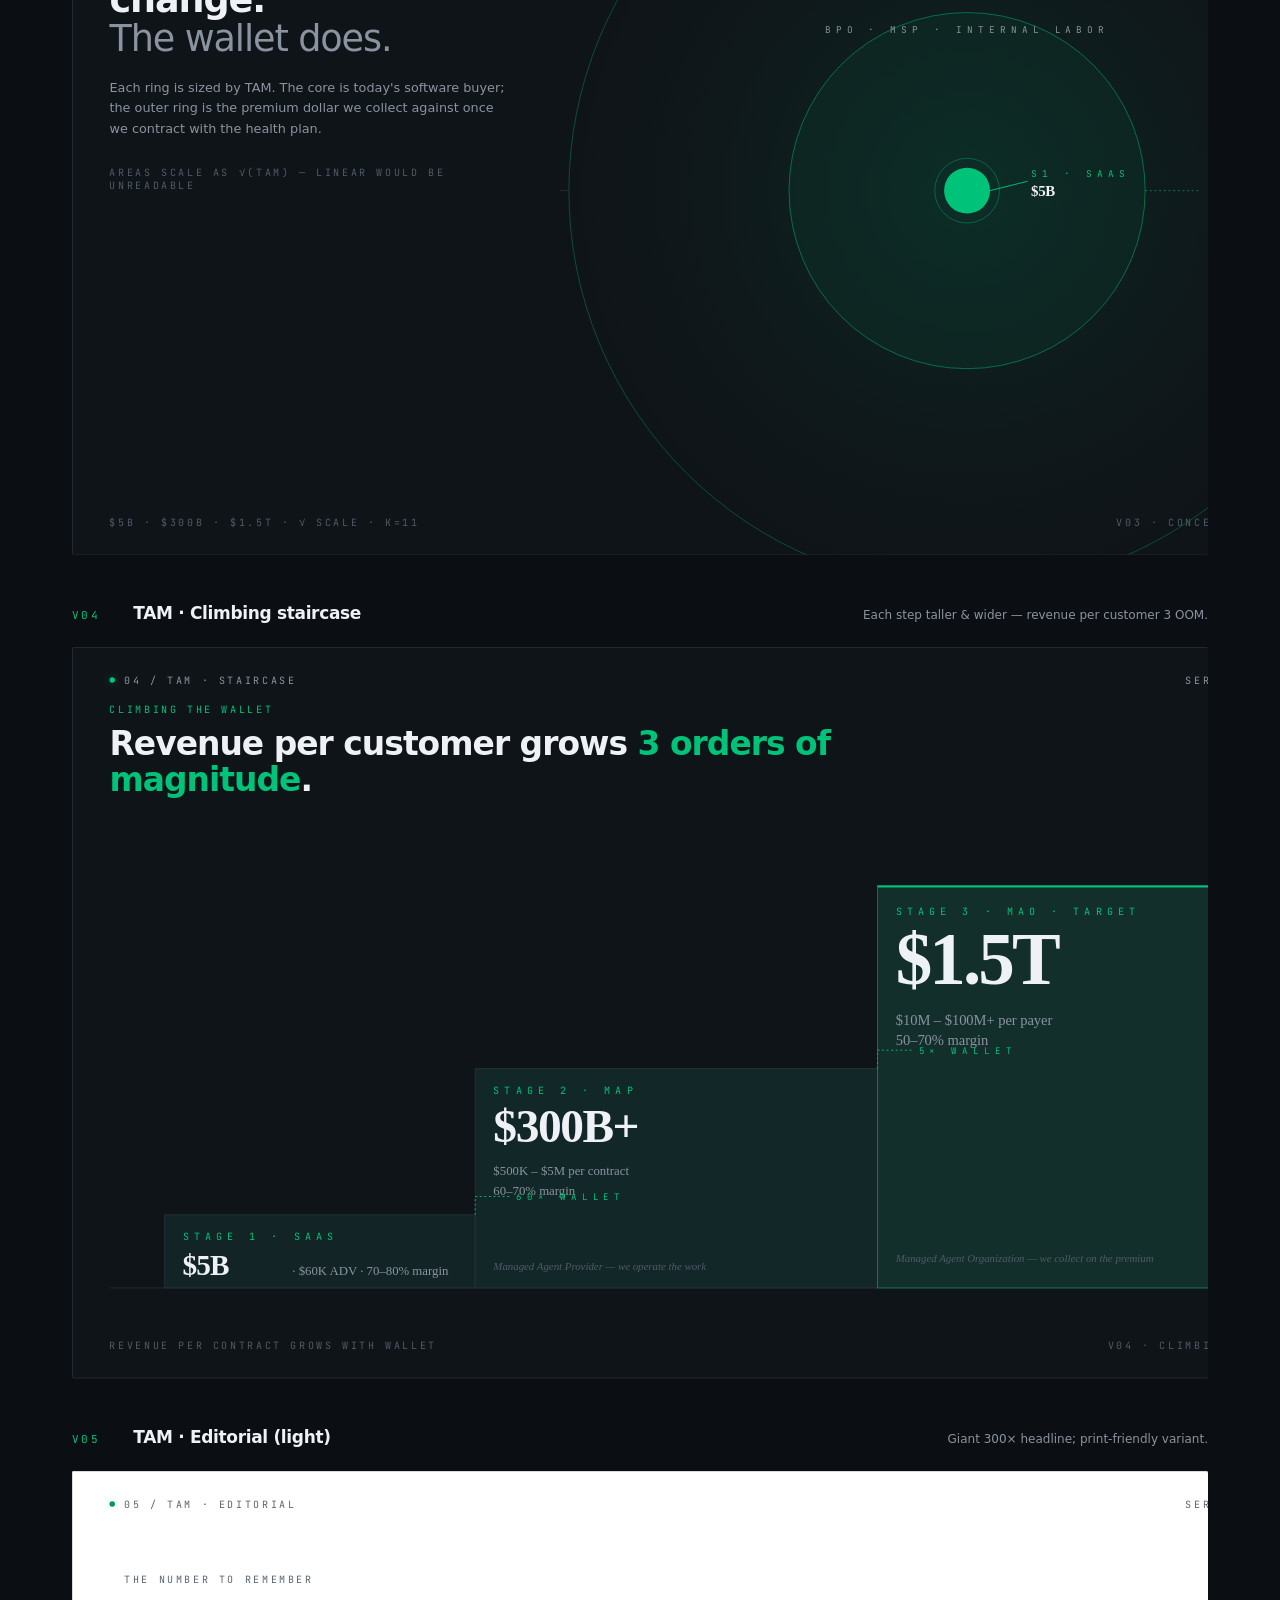
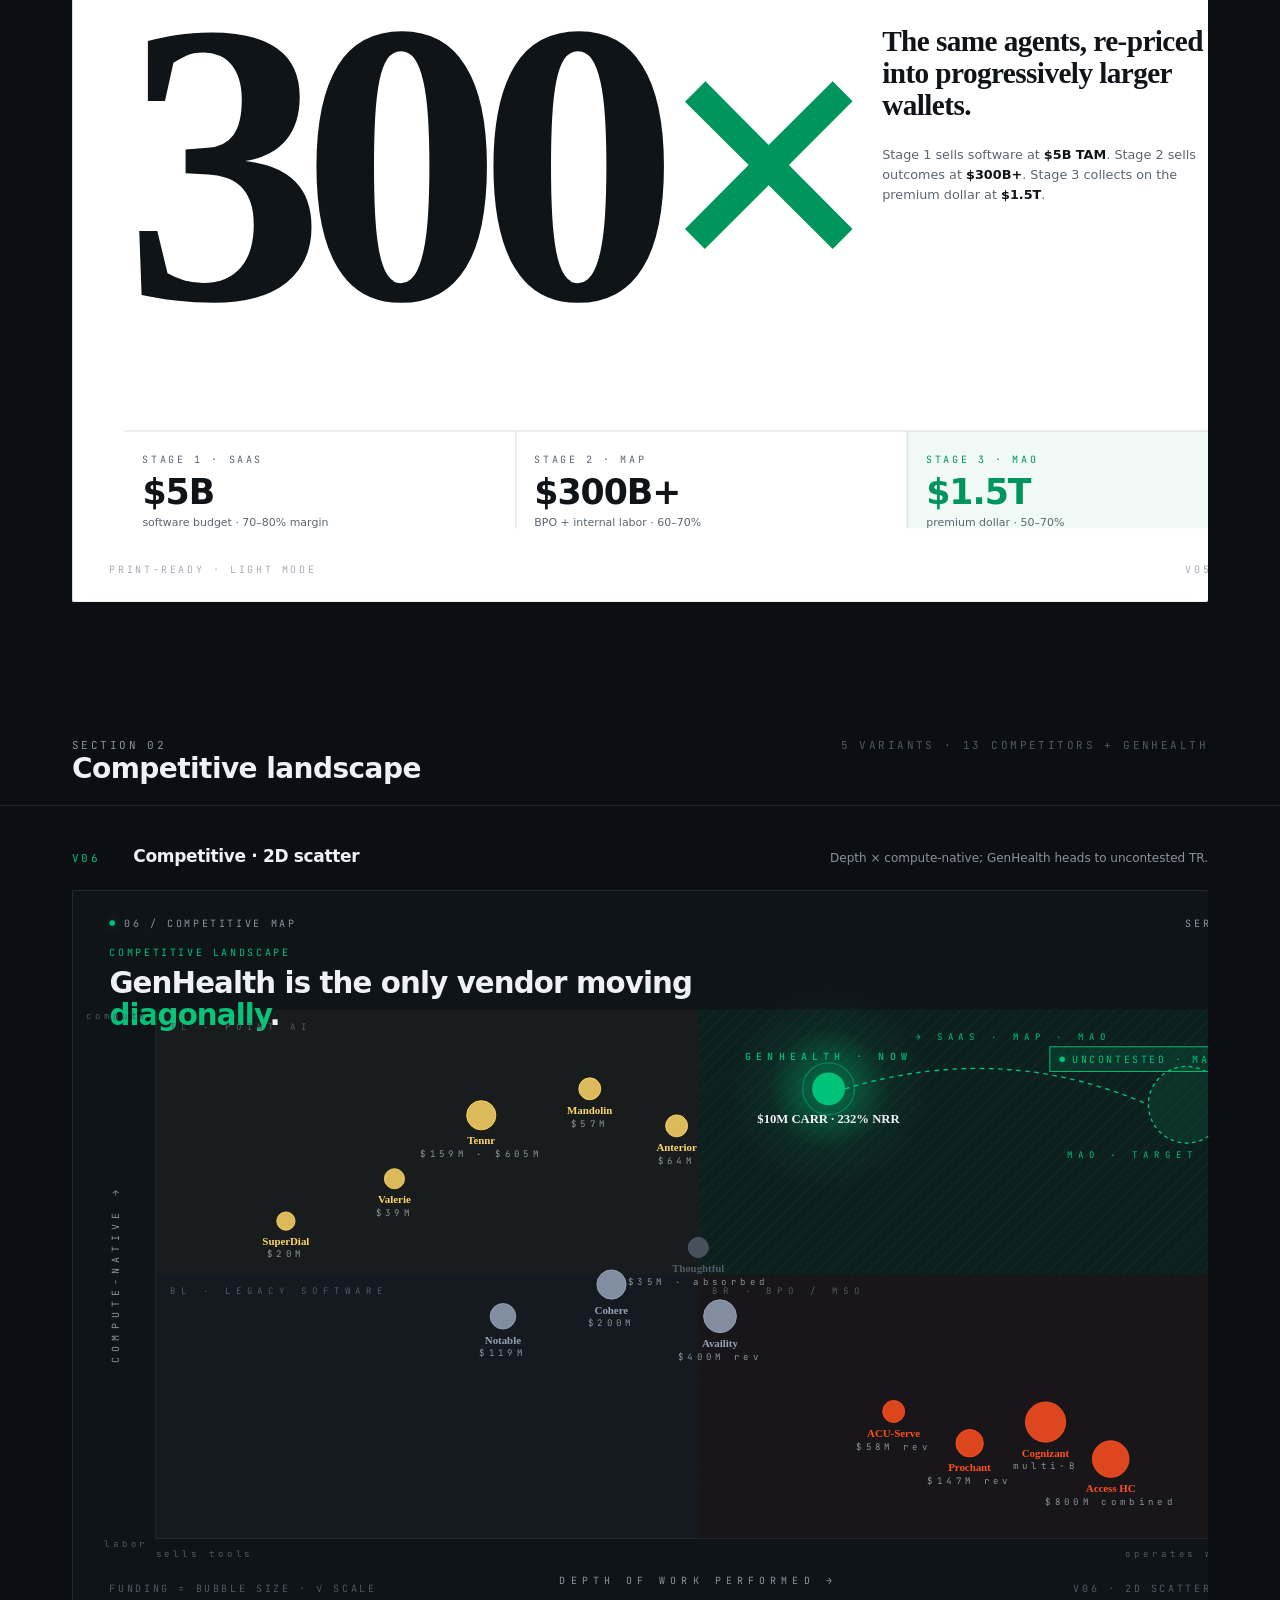
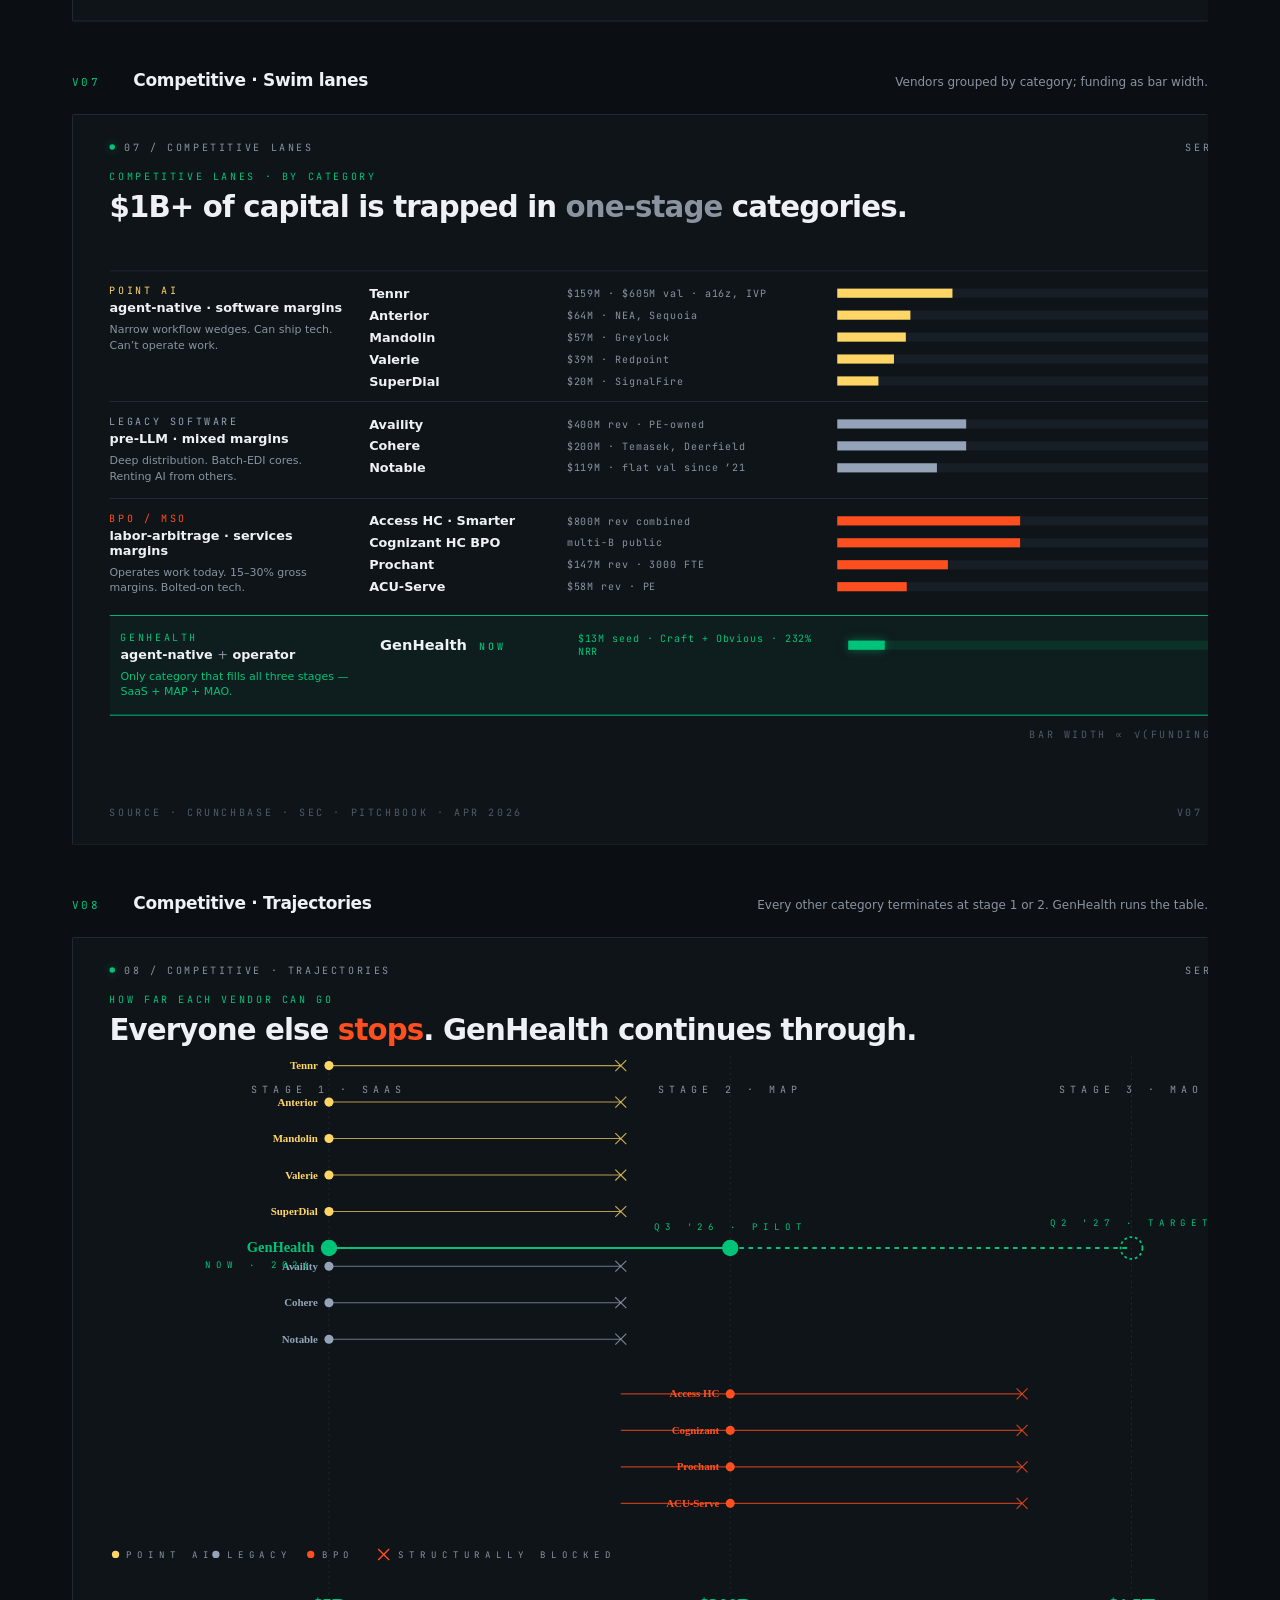
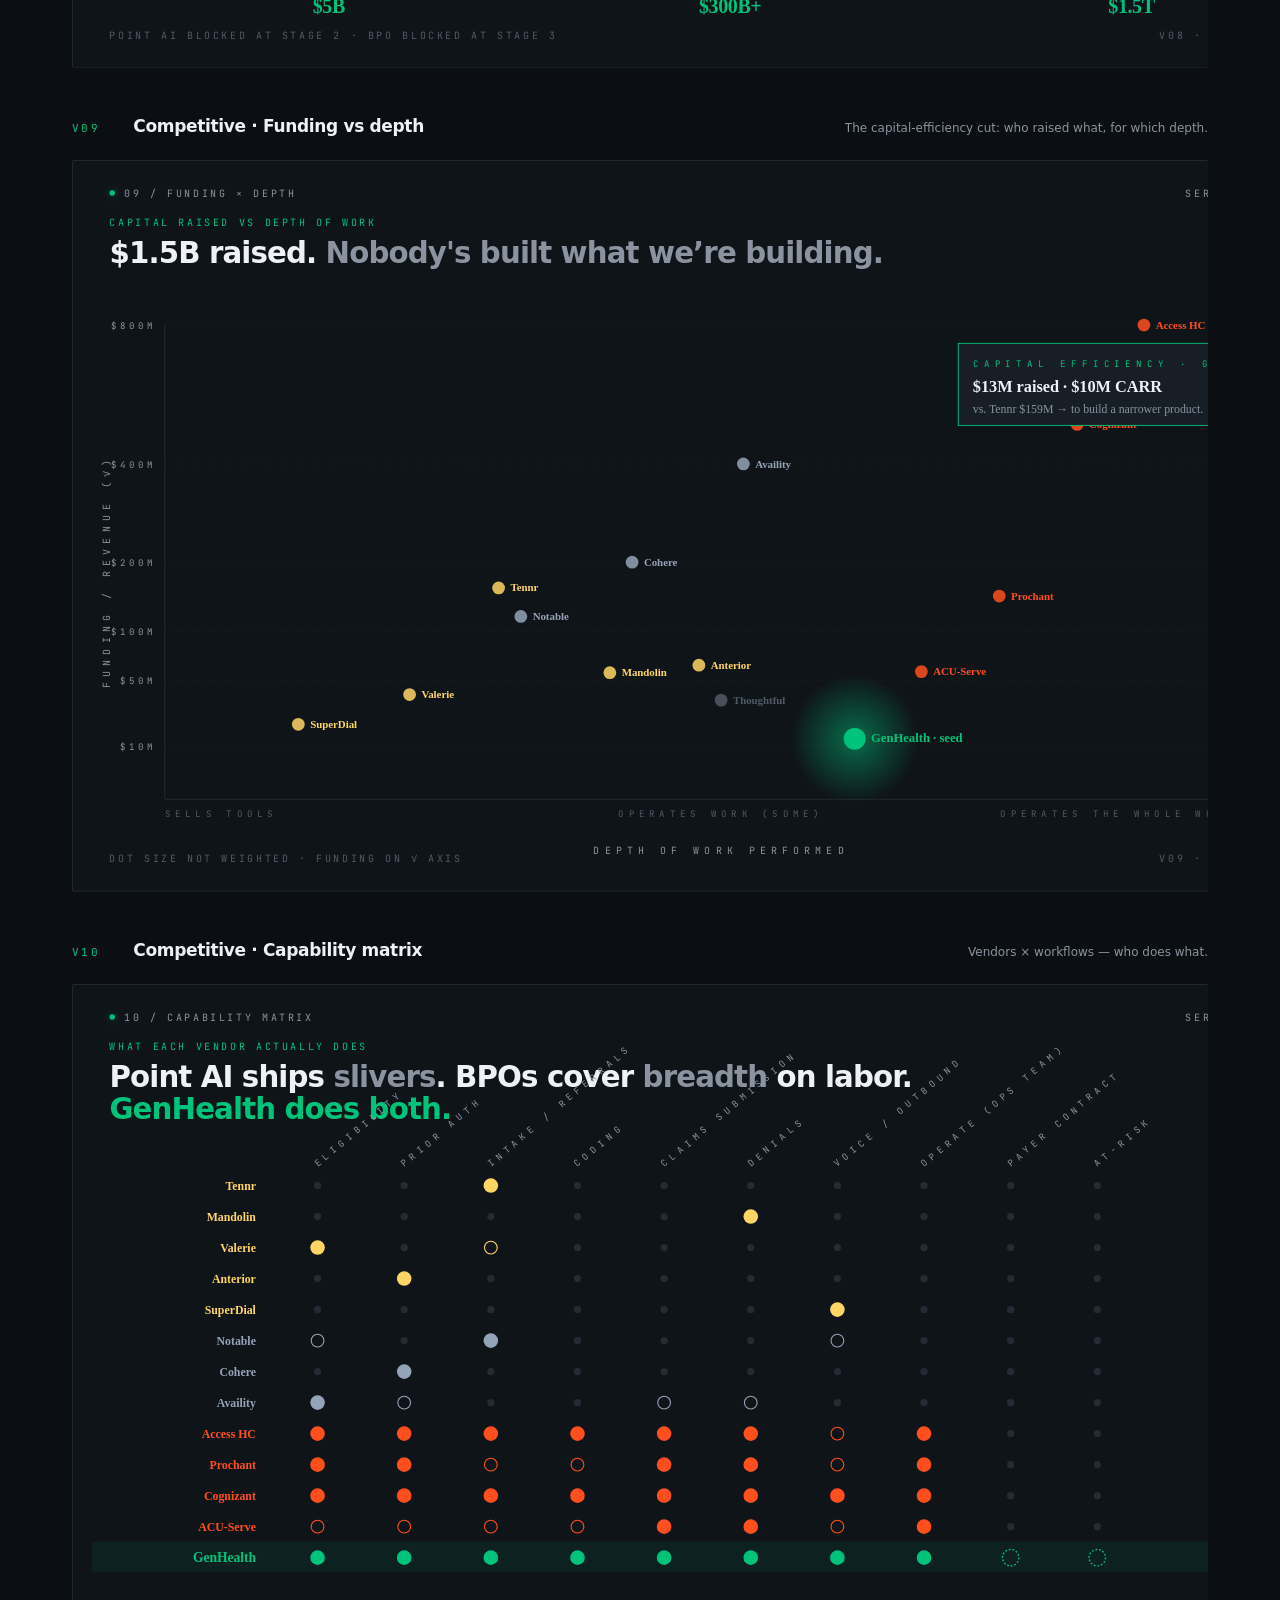
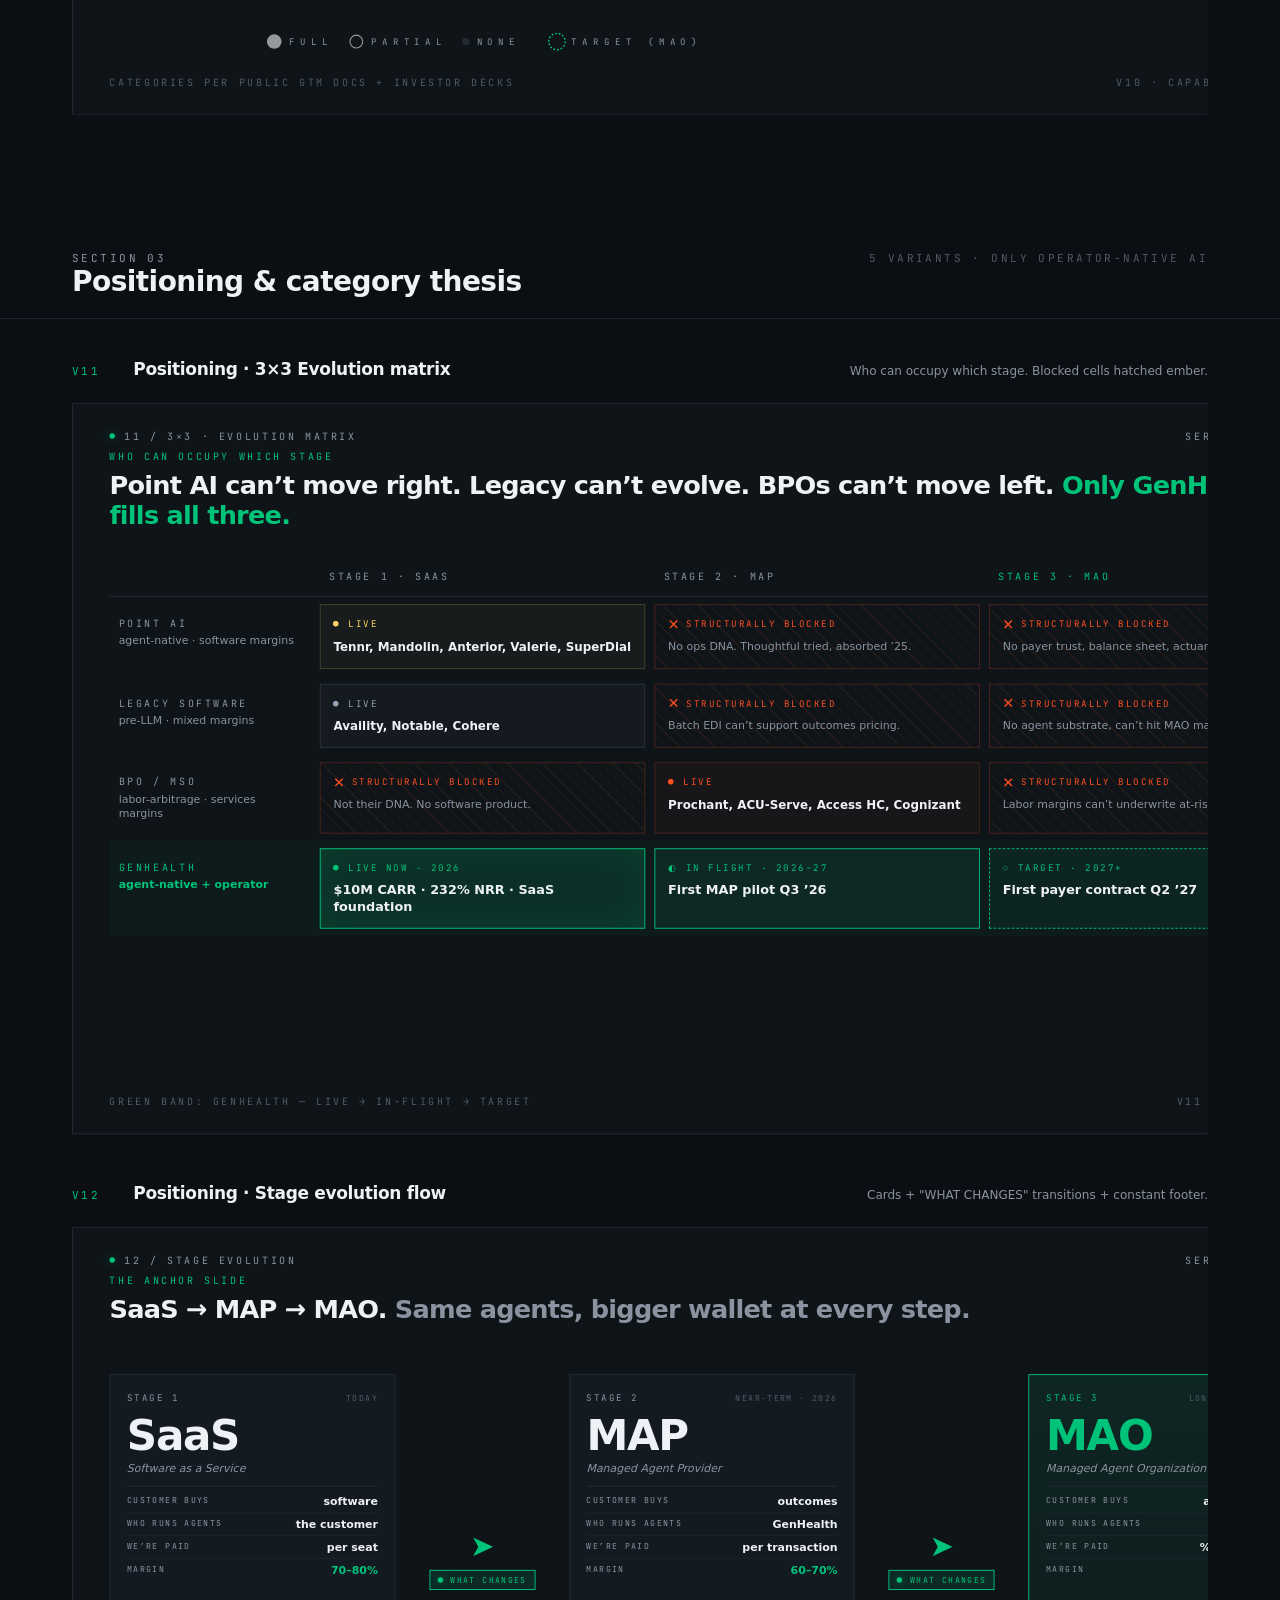
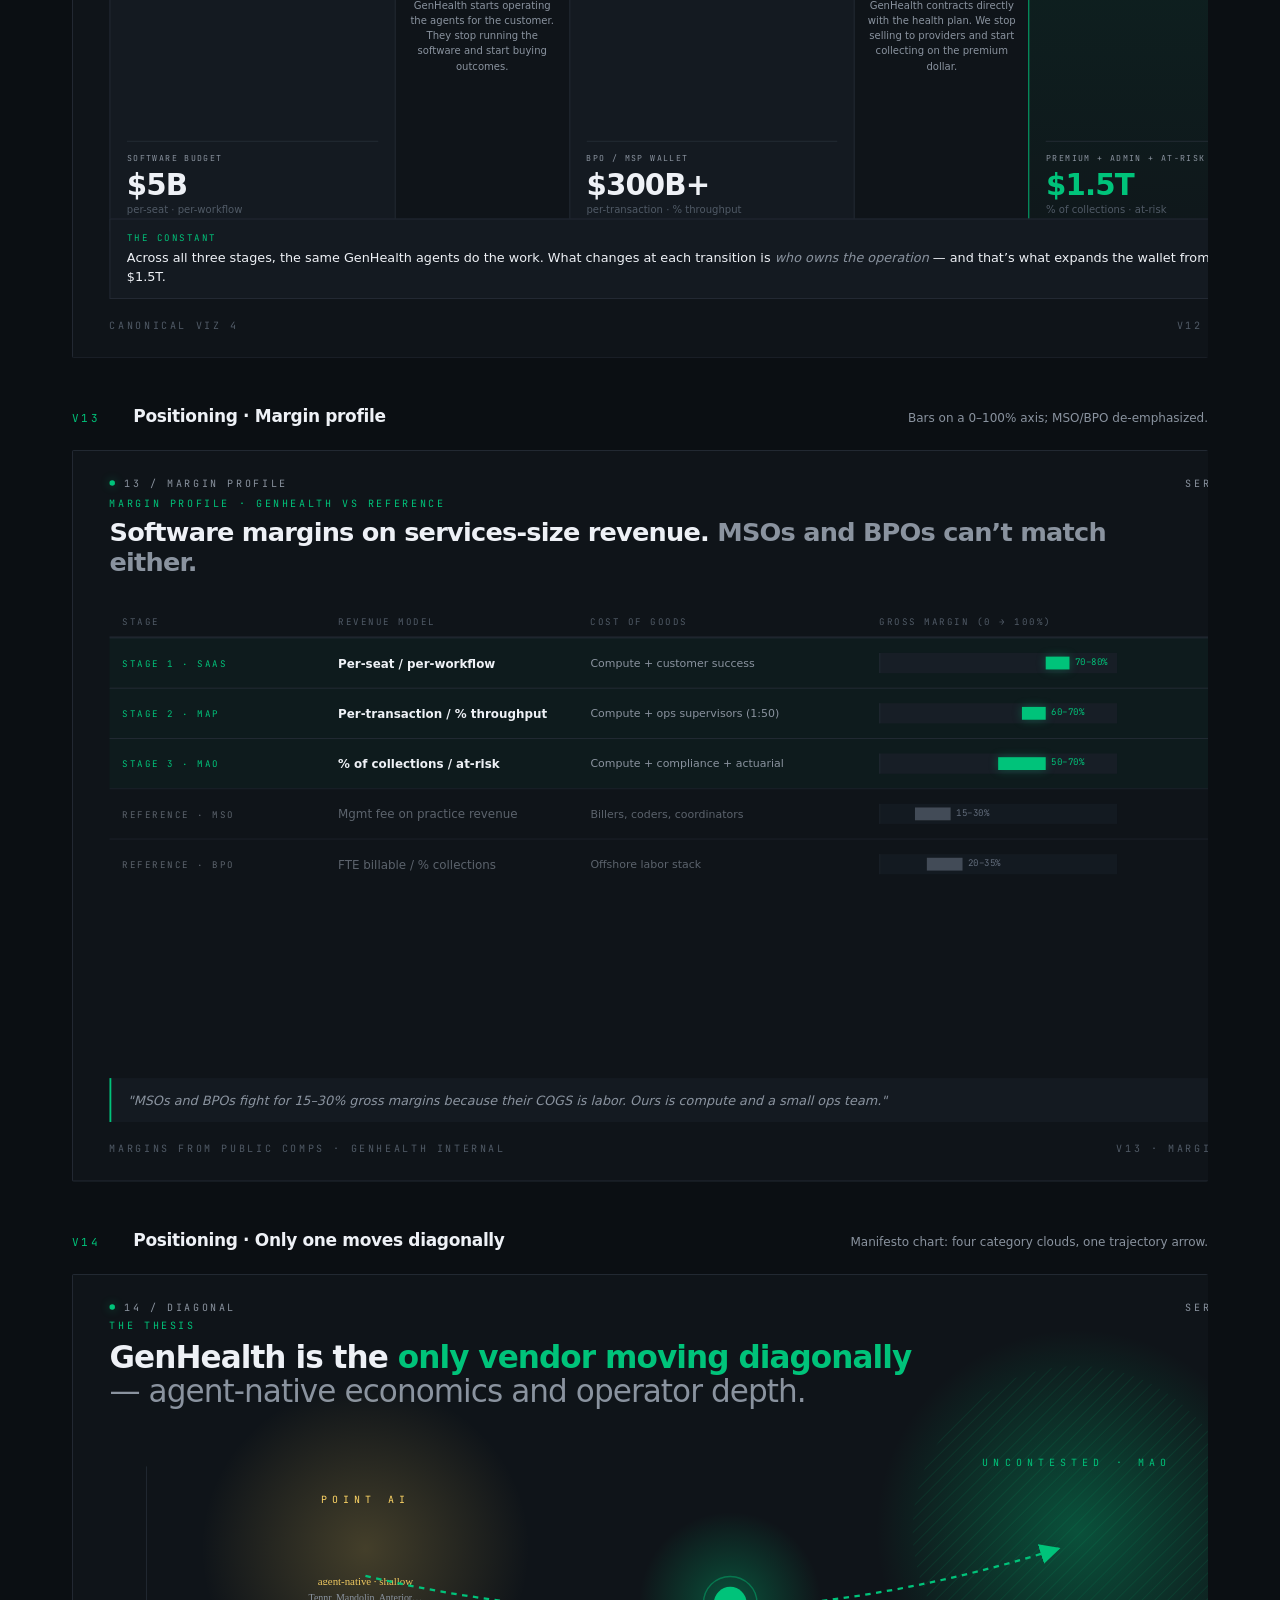
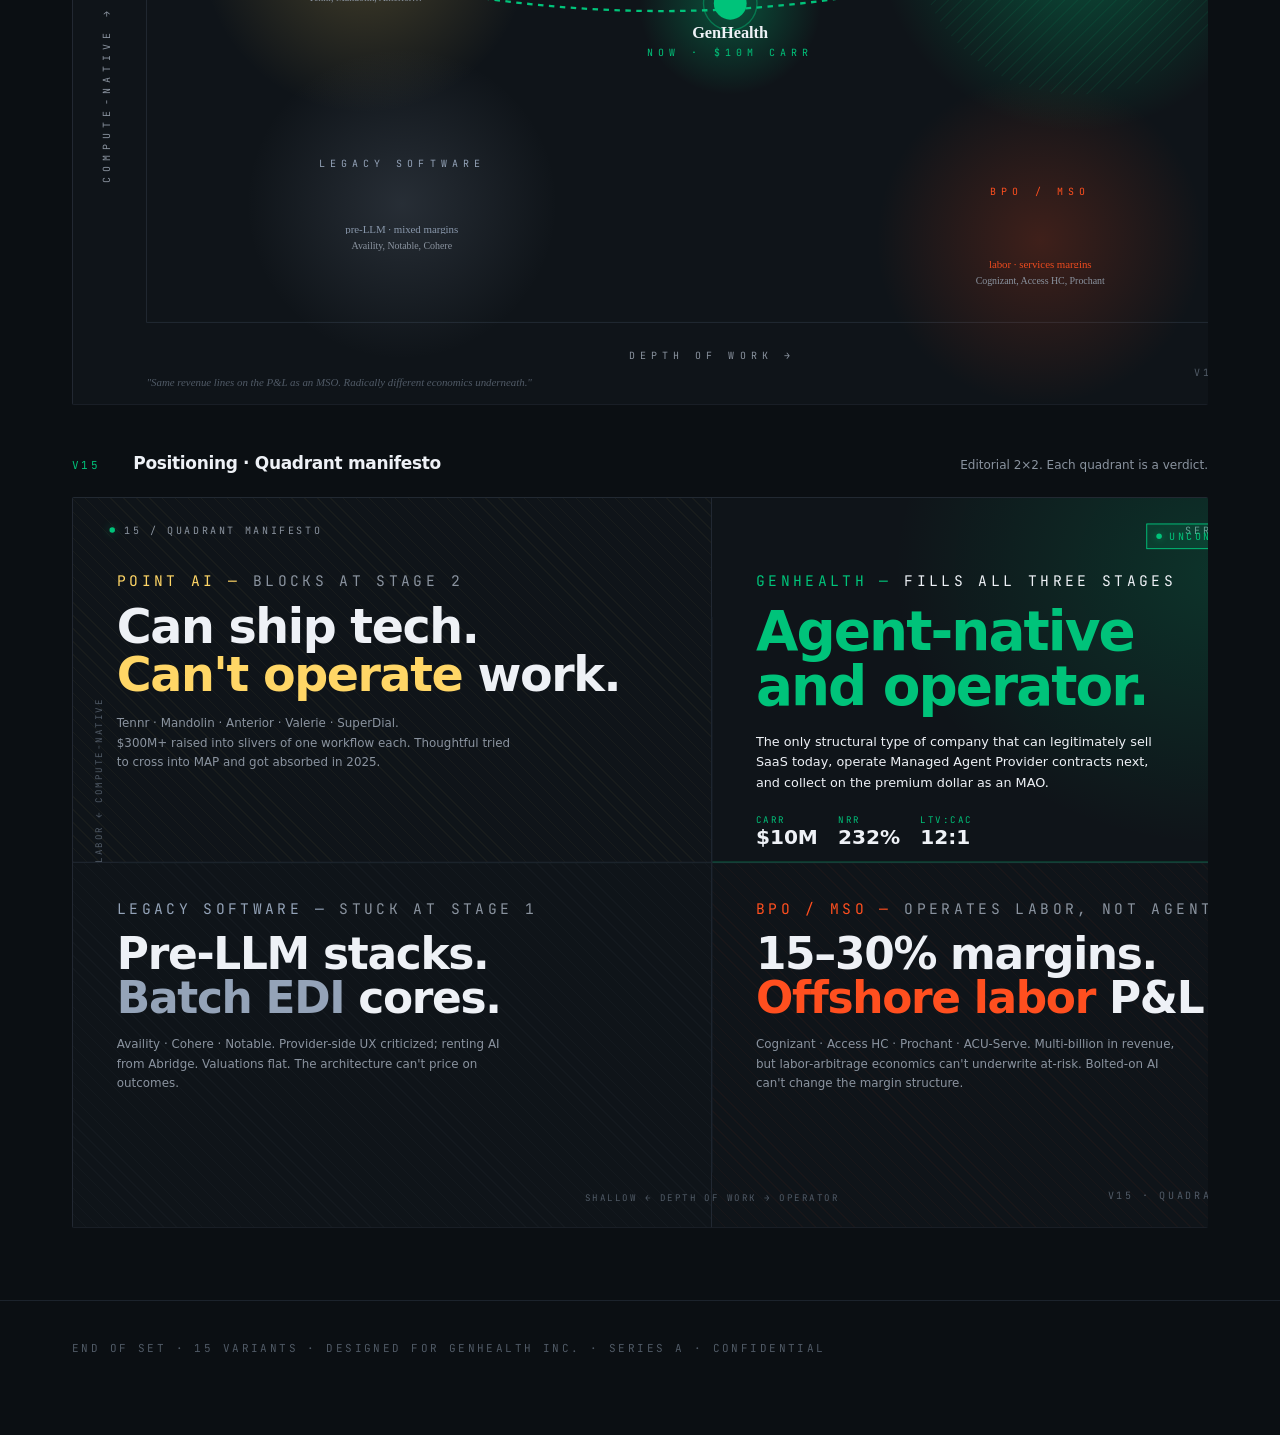
==== commit 7c23d562: "Add MAP/MAO glossary block to visuals gallery Explicit MSP → MAP and MSO → MAO transition cards near" ====
--- a/visuals/index.html
+++ b/visuals/index.html
@@ -27,6 +27,105 @@
   </div>
 </header>
 
+<!-- =====================================================================
+     GLOSSARY — what MAP and MAO mean
+     The whole thesis in one view: we're converting the two incumbent
+     healthcare service categories (MSP and MSO) into their AI-native
+     equivalents (MAP and MAO). Read this before the vizzes.
+     ===================================================================== -->
+<section style="padding:56px 72px 24px;border-bottom:1px solid #1c232c">
+  <div style="display:flex;align-items:baseline;justify-content:space-between;margin-bottom:28px;flex-wrap:wrap;gap:12px">
+    <div>
+      <div style="font-family:'JetBrains Mono',ui-monospace,Menlo,monospace;font-size:11px;letter-spacing:.22em;text-transform:uppercase;color:#8a939f">Glossary</div>
+      <div style="font-weight:600;letter-spacing:-.02em;font-size:28px;margin-top:8px;color:#eef1f6">What MAP and MAO mean.</div>
+    </div>
+    <div style="font-family:'JetBrains Mono',ui-monospace,Menlo,monospace;font-size:11px;letter-spacing:.22em;color:#505a66;text-transform:uppercase">read before the vizzes</div>
+  </div>
+
+  <p style="color:#8a939f;font-size:16px;line-height:1.6;max-width:860px;margin:0 0 36px">
+    Every viz below references <b style="color:#eef1f6">MAP</b> and <b style="color:#eef1f6">MAO</b> as our Stage 2 and Stage 3 business models. They're deliberate parallels to the two healthcare service categories that already exist today — just rebuilt with agents instead of people. <b style="color:#eef1f6">Same revenue lines on the P&amp;L. Radically different cost structure underneath.</b>
+  </p>
+
+  <div style="display:grid;grid-template-columns:1fr 1fr;gap:20px">
+
+    <!-- MSP → MAP -->
+    <div style="background:#141a21;border:1px solid #242b35;border-radius:10px;padding:28px 32px">
+      <div style="display:grid;grid-template-columns:1fr auto 1fr;gap:18px;align-items:center;margin-bottom:22px">
+        <div>
+          <div style="font-family:'JetBrains Mono',ui-monospace,Menlo,monospace;font-size:10px;letter-spacing:.22em;color:#505a66;text-transform:uppercase;margin-bottom:6px">Today · incumbent</div>
+          <div style="font-weight:700;font-size:42px;letter-spacing:-.03em;line-height:1;color:#8a939f">MSP</div>
+          <div style="font-size:13px;color:#8a939f;margin-top:6px;line-height:1.4">Managed Service <b>Provider</b></div>
+        </div>
+        <div style="color:#00c37a;font-size:26px;line-height:1">→</div>
+        <div>
+          <div style="font-family:'JetBrains Mono',ui-monospace,Menlo,monospace;font-size:10px;letter-spacing:.22em;color:#00c37a;text-transform:uppercase;margin-bottom:6px">GenHealth · Stage 2</div>
+          <div style="font-weight:700;font-size:42px;letter-spacing:-.03em;line-height:1;color:#00c37a">MAP</div>
+          <div style="font-size:13px;color:#eef1f6;margin-top:6px;line-height:1.4">Managed <b style="color:#00c37a">Agent</b> <b>Provider</b></div>
+        </div>
+      </div>
+
+      <div style="height:1px;background:#242b35;margin:0 -32px 18px"></div>
+
+      <div style="display:grid;grid-template-columns:120px 1fr;gap:10px 18px;font-size:13.5px;line-height:1.5">
+        <div style="font-family:'JetBrains Mono',ui-monospace,Menlo,monospace;font-size:10.5px;letter-spacing:.18em;color:#8a939f;text-transform:uppercase;padding-top:2px">What it does</div>
+        <div style="color:#eef1f6">Operates admin workflows on behalf of the customer — intake, billing, PA, denials — so they buy outcomes instead of tools.</div>
+
+        <div style="font-family:'JetBrains Mono',ui-monospace,Menlo,monospace;font-size:10.5px;letter-spacing:.18em;color:#8a939f;text-transform:uppercase;padding-top:2px">MSP today</div>
+        <div style="color:#8a939f">Offshore human teams · 15–30% margins · Cognizant, Prochant, Access HC</div>
+
+        <div style="font-family:'JetBrains Mono',ui-monospace,Menlo,monospace;font-size:10.5px;letter-spacing:.18em;color:#00c37a;text-transform:uppercase;padding-top:2px">MAP (us)</div>
+        <div style="color:#eef1f6">AI agents + small ops team · <b style="color:#00c37a">60–70% margins</b> · same revenue lines</div>
+
+        <div style="font-family:'JetBrains Mono',ui-monospace,Menlo,monospace;font-size:10.5px;letter-spacing:.18em;color:#8a939f;text-transform:uppercase;padding-top:2px">Wallet</div>
+        <div style="color:#eef1f6"><b style="color:#00c37a">$300B+</b> · healthcare BPO + internal admin labor</div>
+      </div>
+    </div>
+
+    <!-- MSO → MAO -->
+    <div style="background:#141a21;border:1px solid rgba(0,195,122,.4);border-radius:10px;padding:28px 32px;position:relative;box-shadow:0 0 0 1px rgba(0,195,122,.2) inset">
+      <div style="position:absolute;top:14px;right:18px;font-family:'JetBrains Mono',ui-monospace,Menlo,monospace;font-size:9.5px;letter-spacing:.24em;color:#00c37a;text-transform:uppercase;border:1px solid #00c37a;padding:3px 8px;border-radius:3px;background:rgba(0,195,122,.06)">The endgame</div>
+
+      <div style="display:grid;grid-template-columns:1fr auto 1fr;gap:18px;align-items:center;margin-bottom:22px">
+        <div>
+          <div style="font-family:'JetBrains Mono',ui-monospace,Menlo,monospace;font-size:10px;letter-spacing:.22em;color:#505a66;text-transform:uppercase;margin-bottom:6px">Today · incumbent</div>
+          <div style="font-weight:700;font-size:42px;letter-spacing:-.03em;line-height:1;color:#8a939f">MSO</div>
+          <div style="font-size:13px;color:#8a939f;margin-top:6px;line-height:1.4">Managed Service <b>Organization</b></div>
+        </div>
+        <div style="color:#00c37a;font-size:26px;line-height:1">→</div>
+        <div>
+          <div style="font-family:'JetBrains Mono',ui-monospace,Menlo,monospace;font-size:10px;letter-spacing:.22em;color:#00c37a;text-transform:uppercase;margin-bottom:6px">GenHealth · Stage 3</div>
+          <div style="font-weight:700;font-size:42px;letter-spacing:-.03em;line-height:1;color:#00c37a">MAO</div>
+          <div style="font-size:13px;color:#eef1f6;margin-top:6px;line-height:1.4">Managed <b style="color:#00c37a">Agent</b> <b>Organization</b></div>
+        </div>
+      </div>
+
+      <div style="height:1px;background:#242b35;margin:0 -32px 18px"></div>
+
+      <div style="display:grid;grid-template-columns:120px 1fr;gap:10px 18px;font-size:13.5px;line-height:1.5">
+        <div style="font-family:'JetBrains Mono',ui-monospace,Menlo,monospace;font-size:10.5px;letter-spacing:.18em;color:#8a939f;text-transform:uppercase;padding-top:2px">What it does</div>
+        <div style="color:#eef1f6">Contracts directly with health plans for specific admin functions — PA, claims, eligibility, medical-necessity review — priced as % of collections or at-risk.</div>
+
+        <div style="font-family:'JetBrains Mono',ui-monospace,Menlo,monospace;font-size:10.5px;letter-spacing:.18em;color:#8a939f;text-transform:uppercase;padding-top:2px">MSO today</div>
+        <div style="color:#8a939f">Billers, coders, coordinators · 15–30% margins · 10–25% mgmt fee on practice revenue</div>
+
+        <div style="font-family:'JetBrains Mono',ui-monospace,Menlo,monospace;font-size:10.5px;letter-spacing:.18em;color:#00c37a;text-transform:uppercase;padding-top:2px">MAO (us)</div>
+        <div style="color:#eef1f6">AI agents + supervisory ops + actuarial · <b style="color:#00c37a">50–70% margins</b> · we own the payer relationship</div>
+
+        <div style="font-family:'JetBrains Mono',ui-monospace,Menlo,monospace;font-size:10.5px;letter-spacing:.18em;color:#8a939f;text-transform:uppercase;padding-top:2px">Wallet</div>
+        <div style="color:#eef1f6"><b style="color:#00c37a">$1.5T</b> · premium + admin capitation + at-risk</div>
+      </div>
+    </div>
+
+  </div>
+
+  <div style="margin-top:28px;padding:18px 22px;background:rgba(0,195,122,.06);border:1px solid rgba(0,195,122,.28);border-radius:6px;display:grid;grid-template-columns:auto 1fr;gap:16px;align-items:center">
+    <div style="font-family:'JetBrains Mono',ui-monospace,Menlo,monospace;font-size:10.5px;letter-spacing:.25em;color:#00c37a;text-transform:uppercase;padding:4px 10px;border:1px solid #00c37a;border-radius:3px;white-space:nowrap">The one-liner</div>
+    <div style="color:#eef1f6;font-size:15px;line-height:1.55">
+      Same revenue lines on the P&amp;L as an MSP or MSO. Radically different economics underneath — because our cost of goods sold is <b style="color:#00c37a">compute and a small ops team</b>, not labor.
+    </div>
+  </div>
+</section>
+
 <!-- TAM =================================================================== -->
 <div class="section-header">
   <div>
